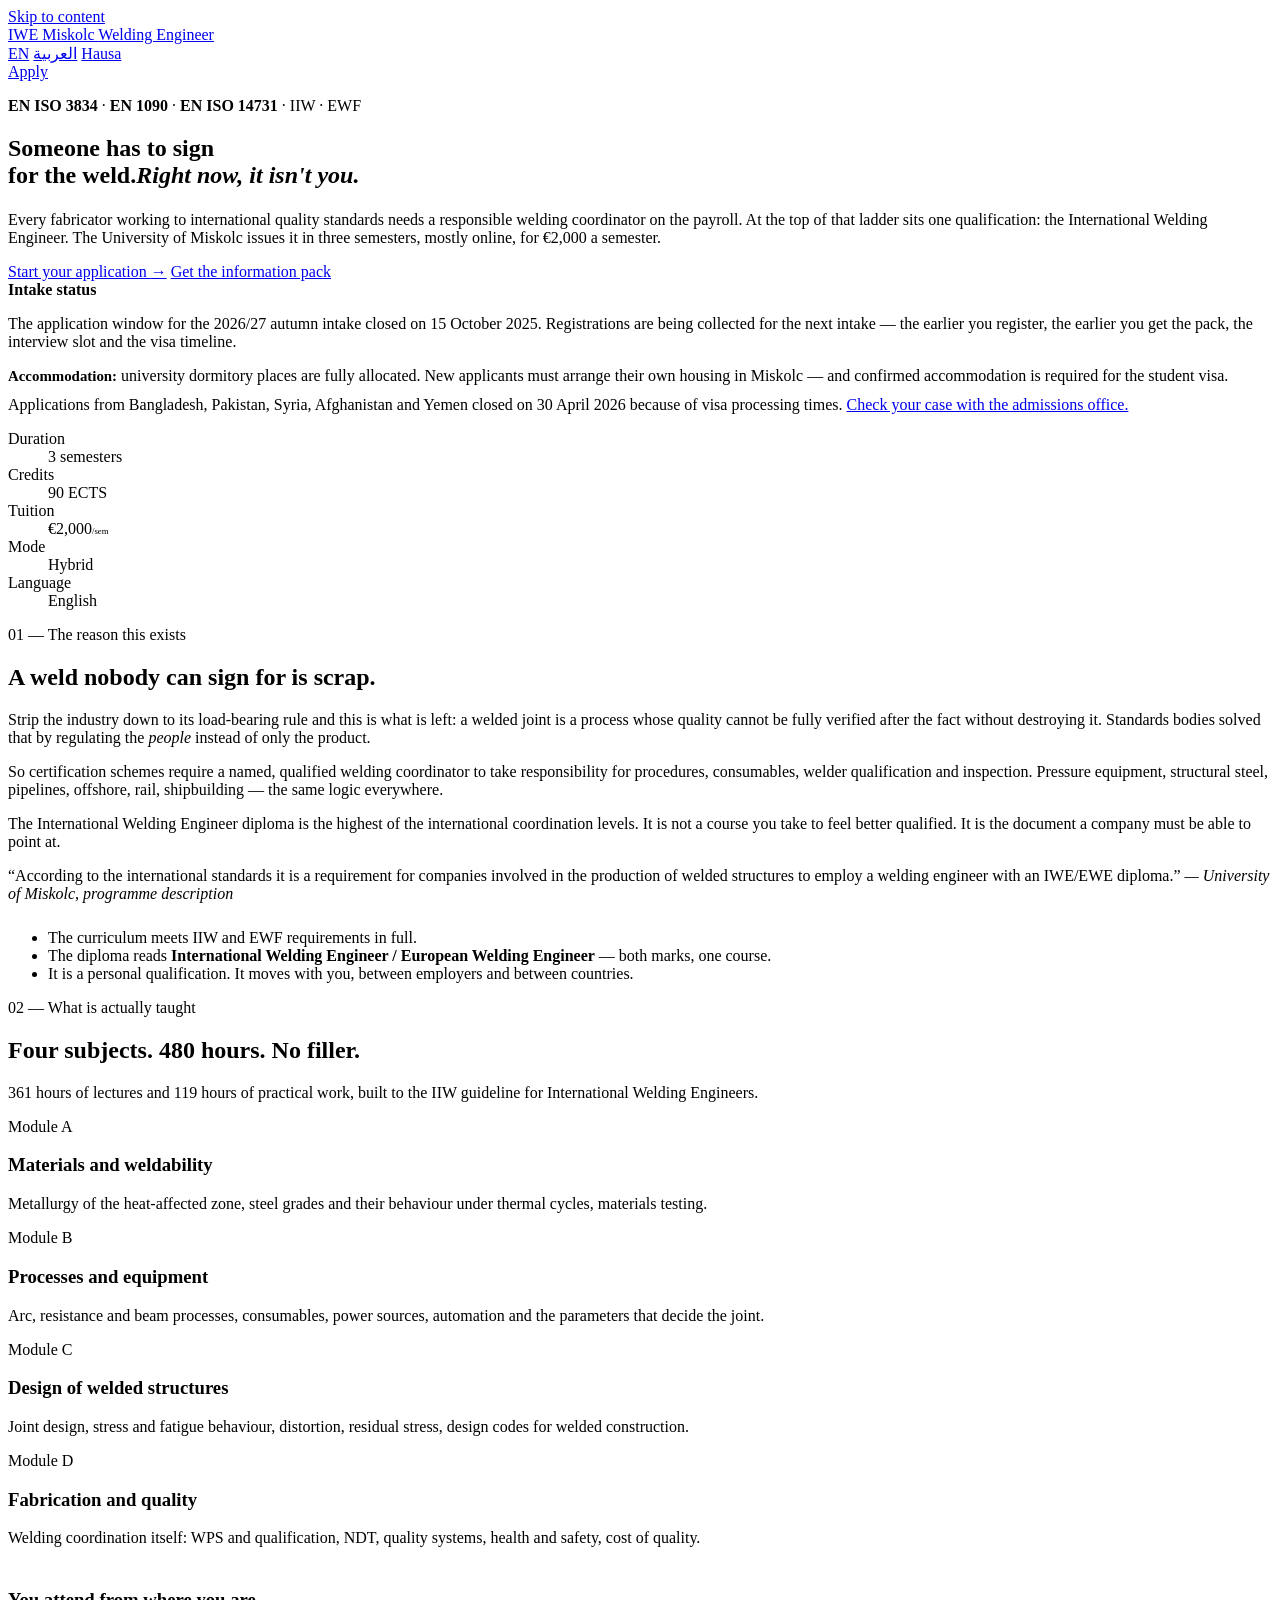
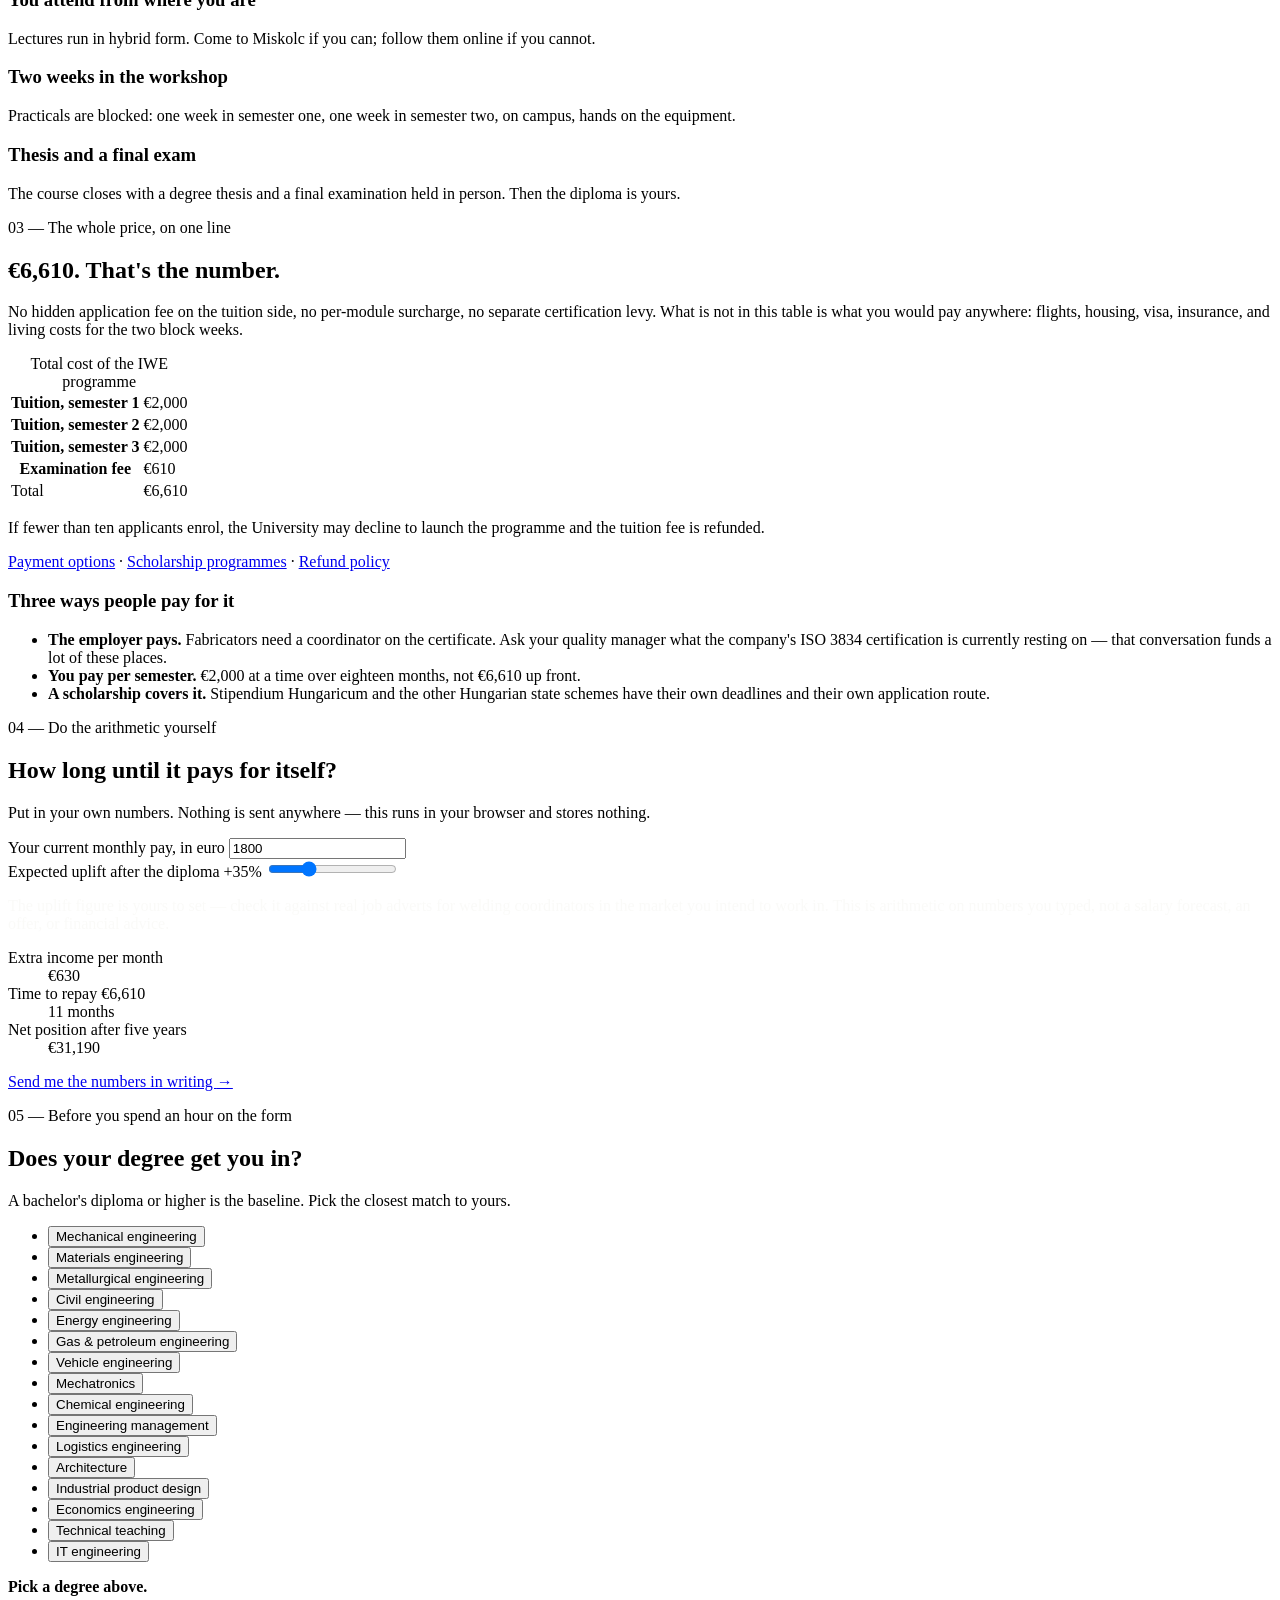
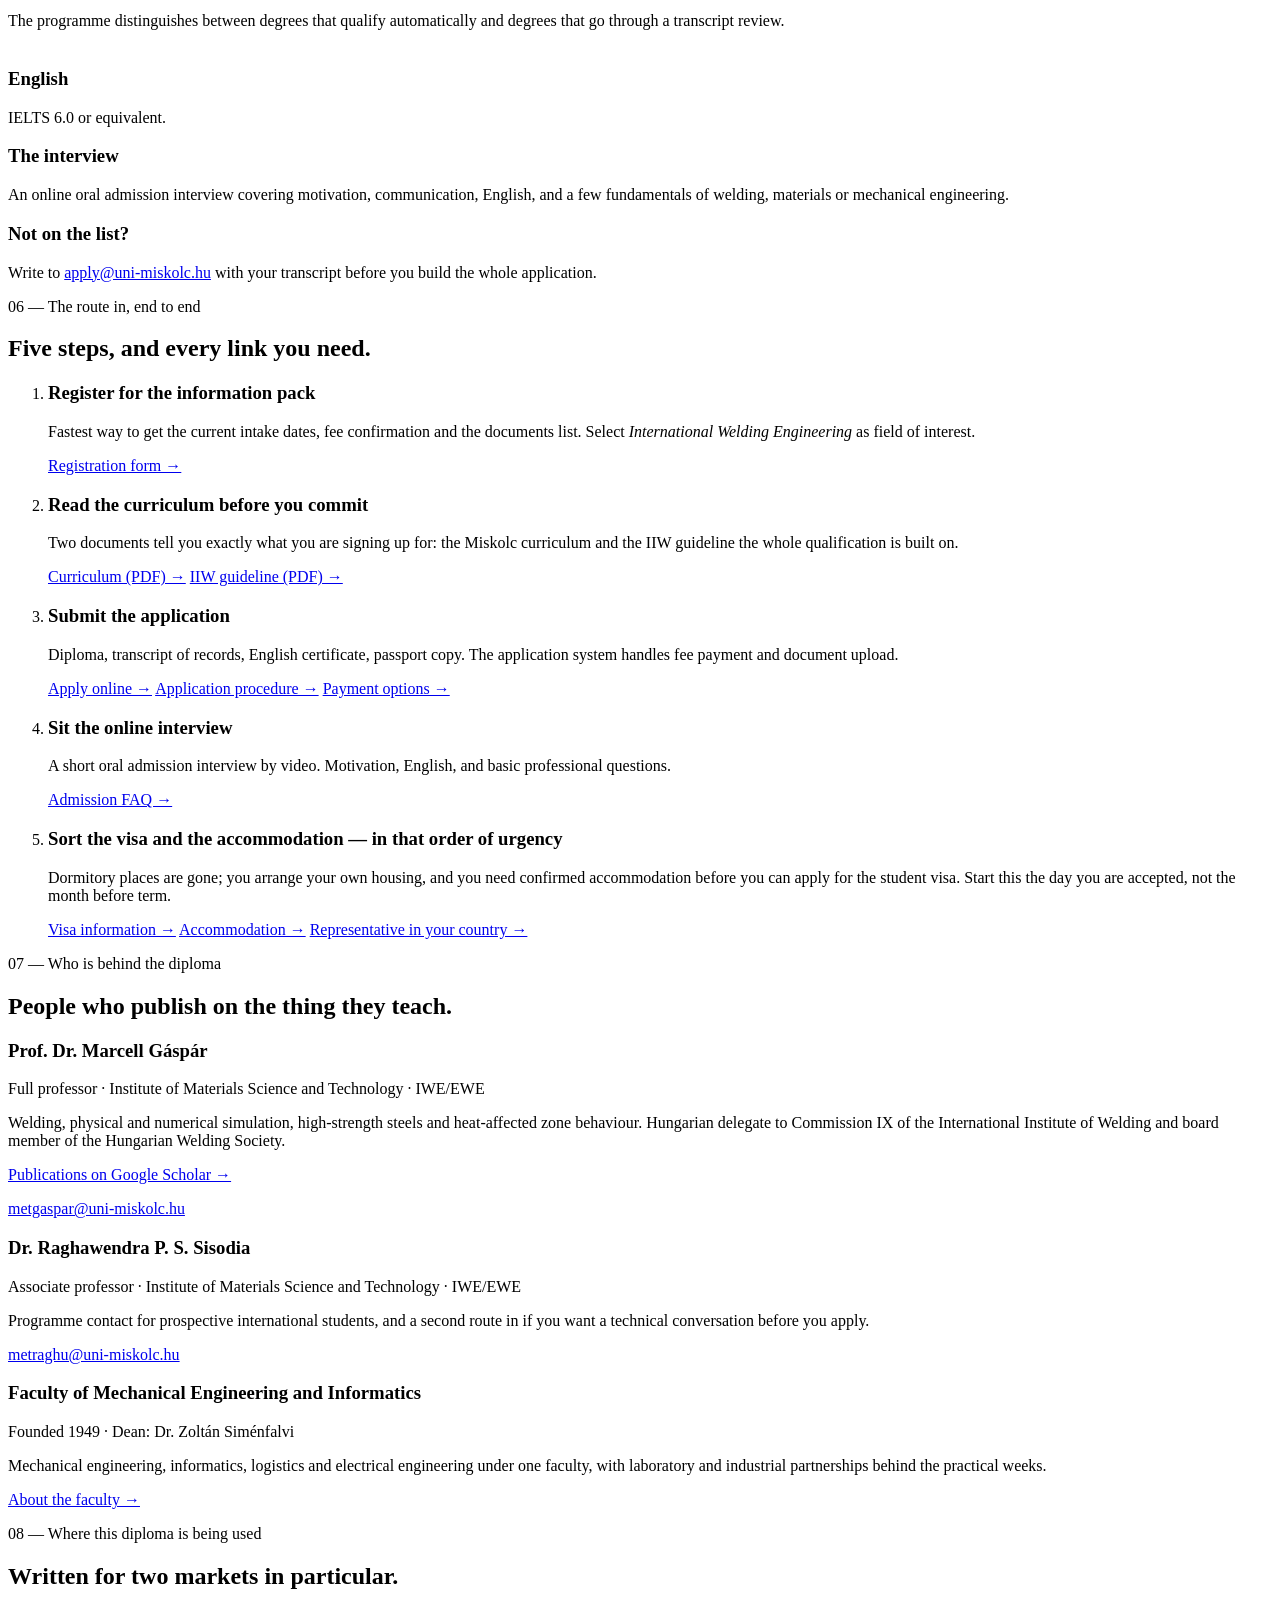
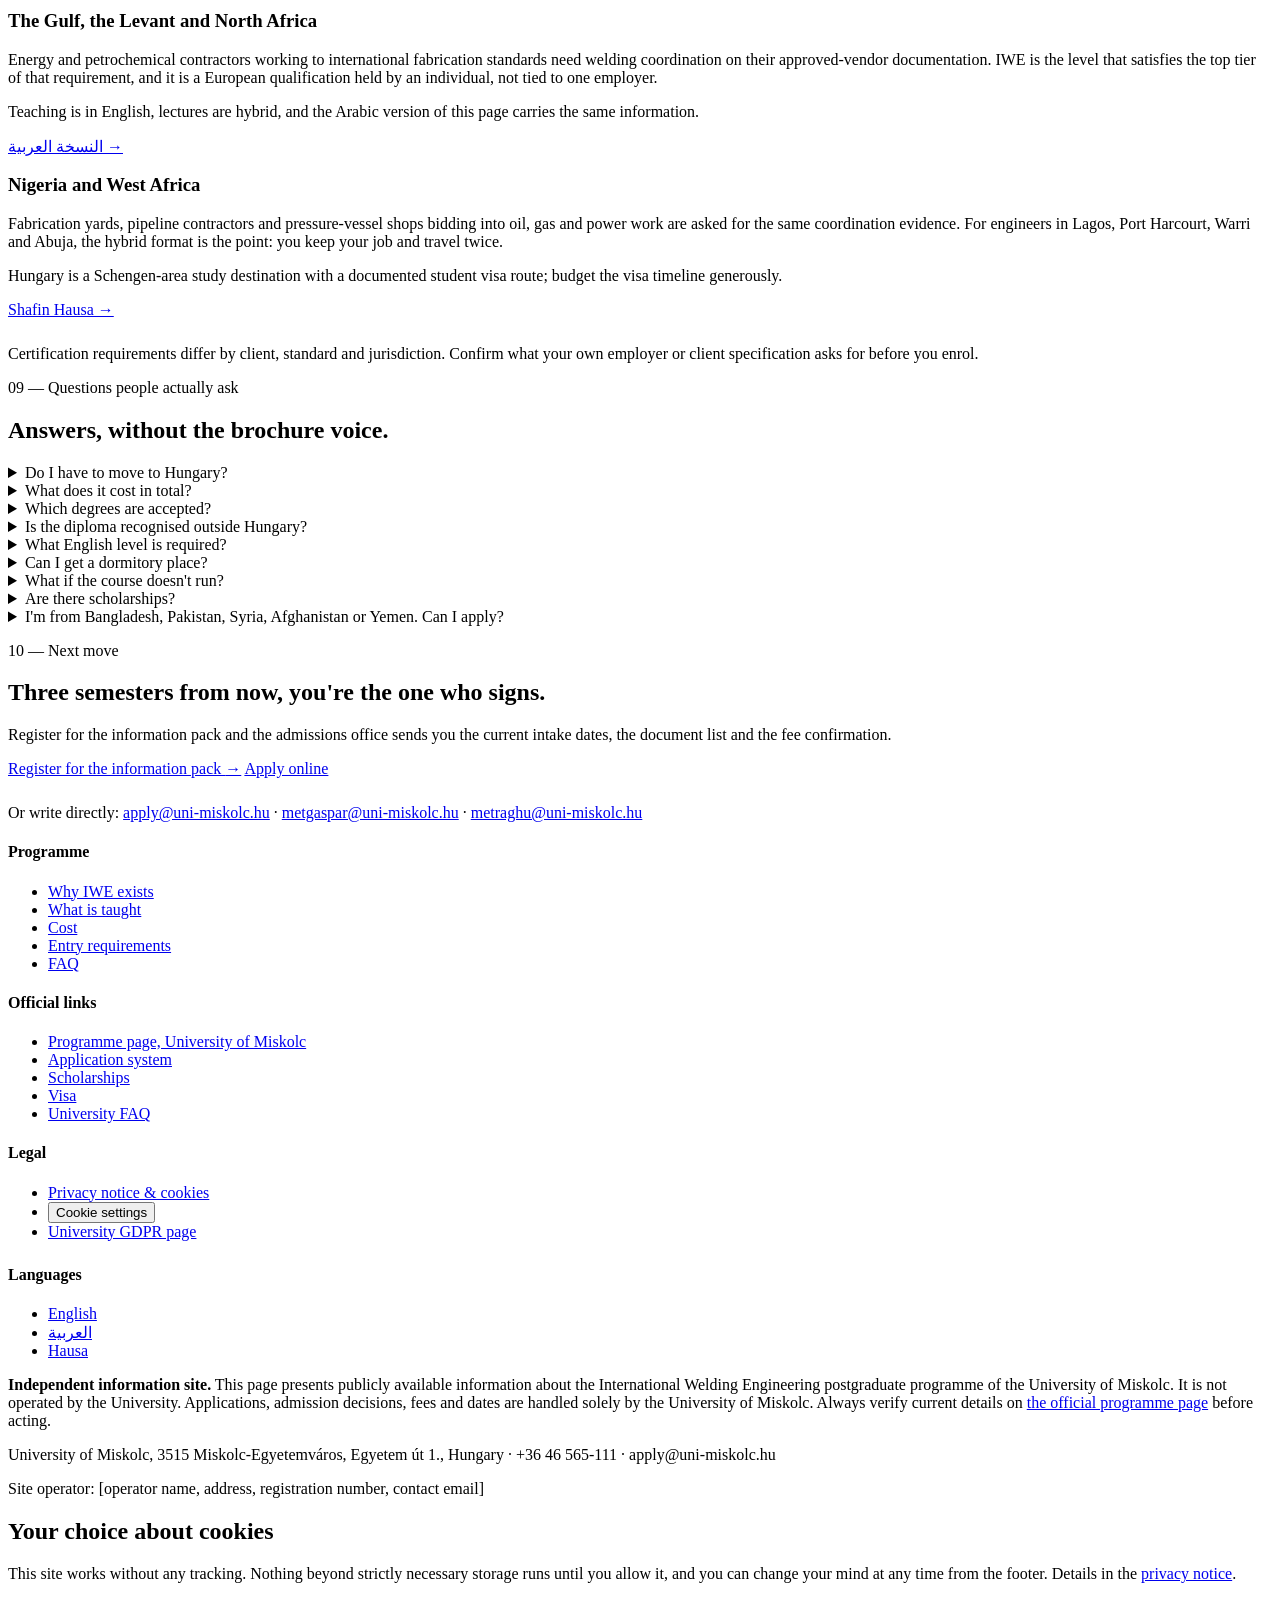
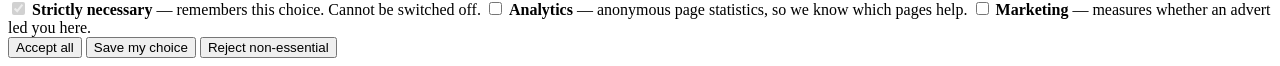
==== index.html @ cd9a9f9a "Add files via upload" ====
<!DOCTYPE html>
<html lang="en" dir="ltr">
<head>
<meta charset="utf-8">
<meta name="viewport" content="width=device-width, initial-scale=1">

<title>International Welding Engineer (IWE/EWE) — University of Miskolc, Hungary</title>
<meta name="description" content="IWE/EWE postgraduate diploma from the University of Miskolc. 3 semesters, 90 ECTS, hybrid, €2,000 per semester. IIW and EWF compliant. The qualification EN ISO 3834 and EN 1090 ask for.">
<meta name="robots" content="index, follow, max-snippet:-1, max-image-preview:large, max-video-preview:-1">
<link rel="canonical" href="https://YOUR-DOMAIN.tld/">

<!-- hreflang: every language points at every other, plus x-default -->
<link rel="alternate" hreflang="en" href="https://YOUR-DOMAIN.tld/">
<link rel="alternate" hreflang="ar" href="https://YOUR-DOMAIN.tld/ar/">
<link rel="alternate" hreflang="ha" href="https://YOUR-DOMAIN.tld/ha/">
<link rel="alternate" hreflang="x-default" href="https://YOUR-DOMAIN.tld/">

<meta property="og:type" content="website">
<meta property="og:locale" content="en">
<meta property="og:locale:alternate" content="ar">
<meta property="og:locale:alternate" content="ha">
<meta property="og:site_name" content="IWE Miskolc">
<meta property="og:title" content="International Welding Engineer (IWE/EWE) — University of Miskolc">
<meta property="og:description" content="The diploma that lets you sign for welded structures. 3 semesters, 90 ECTS, hybrid, €2,000 per semester, in Hungary.">
<meta property="og:url" content="https://YOUR-DOMAIN.tld/">
<meta property="og:image" content="https://YOUR-DOMAIN.tld/assets/og-en.jpg">
<meta name="twitter:card" content="summary_large_image">

<!-- Fonts. NOTE: served from Google's CDN. Self-host before go-live if you
     want a zero-third-party GDPR posture — see README.md. -->
<link rel="preconnect" href="https://fonts.googleapis.com">
<link rel="preconnect" href="https://fonts.gstatic.com" crossorigin>
<link href="https://fonts.googleapis.com/css2?family=Archivo:wdth,wght@100..125,400..700&family=IBM+Plex+Mono:wght@400;500&family=IBM+Plex+Sans:wght@400;500;600;700&display=swap" rel="stylesheet">
<link rel="stylesheet" href="assets/site.css">
<link rel="manifest" href="site.webmanifest">
<meta name="theme-color" content="#DCDAD5">

<!-- ===================== structured data (@graph) ===================== -->
<script type="application/ld+json">
{
  "@context": "https://schema.org",
  "@graph": [
    {
      "@type": "WebSite",
      "@id": "https://YOUR-DOMAIN.tld/#website",
      "url": "https://YOUR-DOMAIN.tld/",
      "name": "IWE Miskolc",
      "inLanguage": ["en", "ar", "ha"],
      "publisher": { "@id": "https://YOUR-DOMAIN.tld/#org" }
    },
    {
      "@type": "CollegeOrUniversity",
      "@id": "https://YOUR-DOMAIN.tld/#org",
      "name": "University of Miskolc",
      "alternateName": "Miskolci Egyetem",
      "url": "https://www.uni-miskolc.hu/en",
      "sameAs": [
        "https://www.wikidata.org/wiki/Q1145844",
        "https://en.wikipedia.org/wiki/University_of_Miskolc",
        "https://www.linkedin.com/school/university-of-miskolc/",
        "https://www.facebook.com/unimiskolc"
      ],
      "address": {
        "@type": "PostalAddress",
        "streetAddress": "Egyetem út 1., Miskolc-Egyetemváros",
        "postalCode": "3515",
        "addressLocality": "Miskolc",
        "addressCountry": "HU"
      },
      "telephone": "+36-46-565-111",
      "email": "apply@uni-miskolc.hu",
      "department": {
        "@type": "CollegeOrUniversity",
        "name": "Faculty of Mechanical Engineering and Informatics",
        "foundingDate": "1949"
      }
    },
    {
      "@type": "EducationalOccupationalProgram",
      "@id": "https://YOUR-DOMAIN.tld/#programme",
      "name": "International Welding Engineering — Postgraduate Specialist Training Course",
      "alternateName": ["IWE", "EWE", "International Welding Engineer", "European Welding Engineer"],
      "description": "A three-semester, 90-ECTS postgraduate specialist training course leading to the International Welding Engineer / European Welding Engineer diploma. The curriculum meets the requirements of the International Institute of Welding (IIW) and the European Welding Federation (EWF).",
      "url": "https://YOUR-DOMAIN.tld/",
      "provider": { "@id": "https://YOUR-DOMAIN.tld/#org" },
      "programType": "Postgraduate specialist training course",
      "educationalCredentialAwarded": "Diploma of International Welding Engineer / European Welding Engineer (IWE/EWE)",
      "occupationalCredentialAwarded": "IWE/EWE",
      "educationalProgramMode": "blended",
      "timeToComplete": "P18M",
      "numberOfCredits": { "@type": "StructuredValue", "value": 90, "unitText": "ECTS" },
      "inLanguage": "en",
      "applicationDeadline": "2025-10-15",
      "programPrerequisites": [
        "Bachelor diploma or higher in engineering",
        "English at IELTS 6.0 or equivalent",
        "Online oral admission interview"
      ],
      "occupationalCategory": {
        "@type": "CategoryCode",
        "codeValue": "2144",
        "name": "Mechanical engineer — welding coordination",
        "inCodeSet": "ISCO-08"
      },
      "offers": {
        "@type": "Offer",
        "category": "Tuition",
        "price": "2000",
        "priceCurrency": "EUR",
        "eligibleDuration": { "@type": "QuantitativeValue", "value": 1, "unitText": "semester" },
        "url": "https://apply.uni-miskolc.hu/courses/course/33-pg-international-welding-engineering--postgraduate-specialist-training-course"
      },
      "hasCourse": {
        "@type": "Course",
        "name": "International Welding Engineering",
        "description": "Materials science and weldability, welding processes and equipment, design of welded structures, manufacture and quality assurance of welded structures.",
        "provider": { "@id": "https://YOUR-DOMAIN.tld/#org" },
        "courseCode": "PG-IWE-33",
        "educationalCredentialAwarded": "IWE/EWE",
        "hasCourseInstance": {
          "@type": "CourseInstance",
          "courseMode": "blended",
          "courseWorkload": "PT480H",
          "location": {
            "@type": "Place",
            "name": "University of Miskolc, Miskolc-Egyetemváros",
            "address": { "@type": "PostalAddress", "addressLocality": "Miskolc", "addressCountry": "HU" }
          }
        }
      }
    },
    {
      "@type": "Person",
      "@id": "https://YOUR-DOMAIN.tld/#gaspar",
      "name": "Marcell Gáspár",
      "honorificPrefix": "Prof. Dr.",
      "jobTitle": "Full Professor, Institute of Materials Science and Technology",
      "affiliation": { "@id": "https://YOUR-DOMAIN.tld/#org" },
      "email": "metgaspar@uni-miskolc.hu",
      "knowsAbout": ["Welding", "Physical simulation", "Numerical simulation", "High strength steels", "Heat-affected zone"],
      "sameAs": [
        "https://scholar.google.com/citations?user=DULQJp4AAAAJ",
        "https://www.researchgate.net/profile/Marcell-Gaspar",
        "https://sciprofiles.com/profile/858750"
      ]
    },
    {
      "@type": "Person",
      "@id": "https://YOUR-DOMAIN.tld/#sisodia",
      "name": "Raghawendra P. S. Sisodia",
      "honorificPrefix": "Dr.",
      "jobTitle": "Associate Professor, Institute of Materials Science and Technology",
      "affiliation": { "@id": "https://YOUR-DOMAIN.tld/#org" },
      "email": "metraghu@uni-miskolc.hu"
    },
    {
      "@type": "FAQPage",
      "@id": "https://YOUR-DOMAIN.tld/#faq",
      "mainEntity": [
        {
          "@type": "Question",
          "name": "Do I have to move to Hungary for the IWE programme?",
          "acceptedAnswer": { "@type": "Answer", "text": "No. Lectures run in hybrid form — you can follow them online from anywhere. You must travel to Miskolc for two block weeks of practical classes (one in the first semester, one in the second) and for the final examination, which is held in person." }
        },
        {
          "@type": "Question",
          "name": "What does the IWE diploma at the University of Miskolc cost in total?",
          "acceptedAnswer": { "@type": "Answer", "text": "Tuition is EUR 2,000 per semester over three semesters, so EUR 6,000, plus a EUR 610 examination fee. Total EUR 6,610, excluding travel, accommodation and visa costs." }
        },
        {
          "@type": "Question",
          "name": "Which bachelor degrees are accepted for the IWE programme?",
          "acceptedAnswer": { "@type": "Answer", "text": "Mechanical, materials, metallurgical, civil and energy engineering degrees qualify automatically. Gas and petroleum, engineering management, architecture, industrial product design, vehicle, logistics, mechatronics, economics engineering, technical teaching, chemical and IT engineering degrees are accepted after a transcript review of preliminary competences." }
        },
        {
          "@type": "Question",
          "name": "Is the Miskolc IWE diploma recognised internationally?",
          "acceptedAnswer": { "@type": "Answer", "text": "Yes. The curriculum and syllabus meet the requirements of the International Institute of Welding (IIW) and the European Welding Federation (EWF), and the diploma is issued as International Welding Engineer / European Welding Engineer." }
        },
        {
          "@type": "Question",
          "name": "What English level do I need for the IWE programme?",
          "acceptedAnswer": { "@type": "Answer", "text": "IELTS 6.0 or an equivalent certificate. An online oral interview also assesses your motivation, communication and basic technical knowledge." }
        },
        {
          "@type": "Question",
          "name": "Is student accommodation available?",
          "acceptedAnswer": { "@type": "Answer", "text": "University dormitory places have been fully allocated. New applicants must arrange their own accommodation in Miskolc, and confirmed accommodation is required before applying for a student visa." }
        },
        {
          "@type": "Question",
          "name": "What happens if too few people apply?",
          "acceptedAnswer": { "@type": "Answer", "text": "The University reserves the right not to launch the programme with fewer than ten applicants. In that case the tuition fee is refunded to the applicant." }
        },
        {
          "@type": "Question",
          "name": "Why do employers require an International Welding Engineer?",
          "acceptedAnswer": { "@type": "Answer", "text": "International quality standards require companies producing welded structures to employ a welding coordinator with an IWE/EWE diploma. Without one, a fabricator cannot hold the certification that lets it bid for and sign off regulated welded work." }
        }
      ]
    },
    {
      "@type": "BreadcrumbList",
      "itemListElement": [
        { "@type": "ListItem", "position": 1, "name": "Home", "item": "https://YOUR-DOMAIN.tld/" },
        { "@type": "ListItem", "position": 2, "name": "International Welding Engineering", "item": "https://YOUR-DOMAIN.tld/#programme" }
      ]
    }
  ]
}
</script>
</head>

<body>
<a class="skip" href="#main">Skip to content</a>

<header class="topbar">
  <div class="wrap topbar__in">
    <a class="brand" href="index.html">IWE Miskolc <span>Welding Engineer</span></a>
    <nav class="langs" aria-label="Language">
      <a href="index.html" aria-current="true" lang="en" hreflang="en">EN</a>
      <a href="ar/index.html" lang="ar" hreflang="ar">العربية</a>
      <a href="ha/index.html" lang="ha" hreflang="ha">Hausa</a>
    </nav>
    <a class="btn btn--primary btn--sm" href="https://apply.uni-miskolc.hu/courses/course/33-pg-international-welding-engineering--postgraduate-specialist-training-course" rel="noopener">Apply</a>
  </div>
</header>

<main id="main">

<!-- ============================ HERO ============================ -->
<section class="hero">
  <div class="wrap">
    <div class="hero__grid">
      <div>
        <p class="eyebrow"><b>EN ISO 3834</b> · <b>EN 1090</b> · <b>EN ISO 14731</b> · IIW · EWF</p>
        <h1>Someone has to sign<br>for the weld.<em>Right now, it isn't you.</em></h1>
        <div class="seam seam--short" aria-hidden="true"></div>
        <p class="lede" style="margin-top:1.4rem">
          Every fabricator working to international quality standards needs a
          responsible welding coordinator on the payroll. At the top of that
          ladder sits one qualification: the International Welding Engineer.
          The University of Miskolc issues it in three semesters, mostly online,
          for €2,000 a semester.
        </p>
        <div class="actions">
          <a class="btn btn--primary" href="https://apply.uni-miskolc.hu/courses/course/33-pg-international-welding-engineering--postgraduate-specialist-training-course" rel="noopener">Start your application <span class="btn__arrow">→</span></a>
          <a class="btn btn--ghost" href="#register">Get the information pack</a>
        </div>
      </div>

      <aside class="hero__note">
        <!-- INTAKE STATUS — edit this block when the window reopens -->
        <strong>Intake status</strong>
        <p style="margin-bottom:.7rem">
          The application window for the 2026/27 autumn intake closed on
          15 October 2025. Registrations are being collected for the next
          intake — the earlier you register, the earlier you get the pack,
          the interview slot and the visa timeline.
        </p>
        <p style="margin-bottom:.7rem">
          <strong style="display:inline;font-size:.93rem">Accommodation:</strong>
          university dormitory places are fully allocated. New applicants must
          arrange their own housing in Miskolc — and confirmed accommodation is
          required for the student visa.
        </p>
        <p class="tiny" style="margin:0">
          Applications from Bangladesh, Pakistan, Syria, Afghanistan and Yemen
          closed on 30 April 2026 because of visa processing times.
          <a href="mailto:apply@uni-miskolc.hu">Check your case with the admissions office.</a>
        </p>
      </aside>
    </div>

    <dl class="strip">
      <div><dt>Duration</dt><dd>3 semesters</dd></div>
      <div><dt>Credits</dt><dd>90 ECTS</dd></div>
      <div><dt>Tuition</dt><dd>€2,000<span style="font-size:.55em">/sem</span></dd></div>
      <div><dt>Mode</dt><dd>Hybrid</dd></div>
      <div><dt>Language</dt><dd>English</dd></div>
    </dl>
  </div>
</section>

<!-- ============================ THE FACT ============================ -->
<section class="sec sec--paper" id="why">
  <div class="wrap">
    <div class="cols cols--2">
      <div>
        <p class="eyebrow">01 — The reason this exists</p>
        <h2>A weld nobody can sign for is scrap.</h2>
        <p>
          Strip the industry down to its load-bearing rule and this is what
          is left: a welded joint is a process whose quality cannot be fully
          verified after the fact without destroying it. Standards bodies
          solved that by regulating the <em>people</em> instead of only the
          product.
        </p>
        <p>
          So certification schemes require a named, qualified welding
          coordinator to take responsibility for procedures, consumables,
          welder qualification and inspection. Pressure equipment, structural
          steel, pipelines, offshore, rail, shipbuilding — the same logic
          everywhere.
        </p>
        <p>
          The International Welding Engineer diploma is the highest of the
          international coordination levels. It is not a course you take to
          feel better qualified. It is the document a company must be able to
          point at.
        </p>
      </div>
      <div>
        <div class="fact reveal">
          <q>According to the international standards it is a requirement for companies involved in the production of welded structures to employ a welding engineer with an IWE/EWE diploma.</q>
          <cite>— University of Miskolc, programme description</cite>
        </div>
        <div class="seam seam--wide" aria-hidden="true" style="margin:1.6rem 0"></div>
        <ul class="ticks">
          <li>The curriculum meets IIW and EWF requirements in full.</li>
          <li>The diploma reads <strong>International Welding Engineer / European Welding Engineer</strong> — both marks, one course.</li>
          <li>It is a personal qualification. It moves with you, between employers and between countries.</li>
        </ul>
      </div>
    </div>
  </div>
</section>

<!-- ============================ WHAT YOU LEARN ============================ -->
<section class="sec" id="programme">
  <div class="wrap">
    <div class="sec__head">
      <p class="eyebrow">02 — What is actually taught</p>
      <h2>Four subjects. 480 hours. No filler.</h2>
      <p class="lede">361 hours of lectures and 119 hours of practical work, built to the IIW guideline for International Welding Engineers.</p>
    </div>
    <div class="cols cols--4">
      <article class="card reveal">
        <span class="card__num">Module A</span>
        <h3>Materials and weldability</h3>
        <p>Metallurgy of the heat-affected zone, steel grades and their behaviour under thermal cycles, materials testing.</p>
      </article>
      <article class="card reveal">
        <span class="card__num">Module B</span>
        <h3>Processes and equipment</h3>
        <p>Arc, resistance and beam processes, consumables, power sources, automation and the parameters that decide the joint.</p>
      </article>
      <article class="card reveal">
        <span class="card__num">Module C</span>
        <h3>Design of welded structures</h3>
        <p>Joint design, stress and fatigue behaviour, distortion, residual stress, design codes for welded construction.</p>
      </article>
      <article class="card reveal">
        <span class="card__num">Module D</span>
        <h3>Fabrication and quality</h3>
        <p>Welding coordination itself: WPS and qualification, NDT, quality systems, health and safety, cost of quality.</p>
      </article>
    </div>

    <div class="seam seam--wide" aria-hidden="true" style="margin:2.6rem 0 2rem"></div>

    <div class="cols cols--3">
      <div>
        <h3>You attend from where you are</h3>
        <p>Lectures run in hybrid form. Come to Miskolc if you can; follow them online if you cannot.</p>
      </div>
      <div>
        <h3>Two weeks in the workshop</h3>
        <p>Practicals are blocked: one week in semester one, one week in semester two, on campus, hands on the equipment.</p>
      </div>
      <div>
        <h3>Thesis and a final exam</h3>
        <p>The course closes with a degree thesis and a final examination held in person. Then the diploma is yours.</p>
      </div>
    </div>
  </div>
</section>

<!-- ============================ MONEY ============================ -->
<section class="sec sec--paper" id="cost">
  <div class="wrap">
    <div class="cols cols--2">
      <div>
        <p class="eyebrow">03 — The whole price, on one line</p>
        <h2>€6,610. That's the number.</h2>
        <p>No hidden application fee on the tuition side, no per-module surcharge, no separate certification levy. What is not in this table is what you would pay anywhere: flights, housing, visa, insurance, and living costs for the two block weeks.</p>
        <table class="money">
          <caption class="sr-only">Total cost of the IWE programme</caption>
          <tbody>
            <tr><th scope="row">Tuition, semester 1</th><td>€2,000</td></tr>
            <tr><th scope="row">Tuition, semester 2</th><td>€2,000</td></tr>
            <tr><th scope="row">Tuition, semester 3</th><td>€2,000</td></tr>
            <tr><th scope="row">Examination fee</th><td>€610</td></tr>
            <tr class="total"><td>Total</td><td>€6,610</td></tr>
          </tbody>
        </table>
        <p class="tiny">If fewer than ten applicants enrol, the University may decline to launch the programme and the tuition fee is refunded.</p>
        <p><a href="https://www.uni-miskolc.hu/en/admission/payment-options/" rel="noopener">Payment options</a> · <a href="https://www.uni-miskolc.hu/en/admission/scholarship-programmes/" rel="noopener">Scholarship programmes</a> · <a href="https://www.uni-miskolc.hu/en/admission/refund-information/" rel="noopener">Refund policy</a></p>
      </div>
      <div>
        <h3>Three ways people pay for it</h3>
        <ul class="ticks">
          <li><strong>The employer pays.</strong> Fabricators need a coordinator on the certificate. Ask your quality manager what the company's ISO 3834 certification is currently resting on — that conversation funds a lot of these places.</li>
          <li><strong>You pay per semester.</strong> €2,000 at a time over eighteen months, not €6,610 up front.</li>
          <li><strong>A scholarship covers it.</strong> Stipendium Hungaricum and the other Hungarian state schemes have their own deadlines and their own application route.</li>
        </ul>
      </div>
    </div>
  </div>
</section>

<!-- ============================ CALCULATOR (signature) ============================ -->
<section class="sec sec--dark" id="payback">
  <div class="wrap">
    <div class="sec__head">
      <p class="eyebrow">04 — Do the arithmetic yourself</p>
      <h2>How long until it pays for itself?</h2>
      <p class="lede">Put in your own numbers. Nothing is sent anywhere — this runs in your browser and stores nothing.</p>
    </div>

    <div class="calc" id="calc" data-cost="6610" data-locale="en" data-months="months" data-never="—">
      <div class="calc__in">
        <div class="field">
          <label for="calc-salary">Your current monthly pay, in euro</label>
          <input type="number" id="calc-salary" value="1800" min="0" step="50" inputmode="numeric">
        </div>
        <div class="field">
          <label for="calc-uplift">Expected uplift after the diploma <span class="val" id="calc-uplift-val">+35%</span></label>
          <input type="range" id="calc-uplift" value="35" min="0" max="120" step="5">
        </div>
        <p class="tiny" style="color:rgba(247,246,243,.6)">
          The uplift figure is yours to set — check it against real job adverts
          for welding coordinators in the market you intend to work in. This is
          arithmetic on numbers you typed, not a salary forecast, an offer, or
          financial advice.
        </p>
      </div>
      <div class="calc__out">
        <dl class="readout">
          <dt>Extra income per month</dt>
          <dd id="out-gain">€630</dd>
          <dt>Time to repay €6,610</dt>
          <dd class="hero-num" id="out-months">11 months</dd>
          <dt>Net position after five years</dt>
          <dd id="out-five">€31,190</dd>
        </dl>
        <a class="btn btn--primary" href="#register">Send me the numbers in writing <span class="btn__arrow">→</span></a>
      </div>
    </div>
  </div>
</section>

<!-- ============================ QUALIFIER ============================ -->
<section class="sec" id="eligibility">
  <div class="wrap">
    <div class="sec__head">
      <p class="eyebrow">05 — Before you spend an hour on the form</p>
      <h2>Does your degree get you in?</h2>
      <p class="lede">A bachelor's diploma or higher is the baseline. Pick the closest match to yours.</p>
    </div>

    <ul class="chips" id="degree-chips">
      <li><button type="button" data-state="green" aria-pressed="false">Mechanical engineering</button></li>
      <li><button type="button" data-state="green" aria-pressed="false">Materials engineering</button></li>
      <li><button type="button" data-state="green" aria-pressed="false">Metallurgical engineering</button></li>
      <li><button type="button" data-state="green" aria-pressed="false">Civil engineering</button></li>
      <li><button type="button" data-state="green" aria-pressed="false">Energy engineering</button></li>
      <li><button type="button" data-state="amber" aria-pressed="false">Gas &amp; petroleum engineering</button></li>
      <li><button type="button" data-state="amber" aria-pressed="false">Vehicle engineering</button></li>
      <li><button type="button" data-state="amber" aria-pressed="false">Mechatronics</button></li>
      <li><button type="button" data-state="amber" aria-pressed="false">Chemical engineering</button></li>
      <li><button type="button" data-state="amber" aria-pressed="false">Engineering management</button></li>
      <li><button type="button" data-state="amber" aria-pressed="false">Logistics engineering</button></li>
      <li><button type="button" data-state="amber" aria-pressed="false">Architecture</button></li>
      <li><button type="button" data-state="amber" aria-pressed="false">Industrial product design</button></li>
      <li><button type="button" data-state="amber" aria-pressed="false">Economics engineering</button></li>
      <li><button type="button" data-state="amber" aria-pressed="false">Technical teaching</button></li>
      <li><button type="button" data-state="amber" aria-pressed="false">IT engineering</button></li>
    </ul>

    <div class="verdict" id="degree-verdict"
         data-title-green="Straight in."
         data-body-green="This degree meets the entry requirement automatically. You still need English at IELTS 6.0 or equivalent and the online oral interview."
         data-title-amber="In, after a transcript check."
         data-body-amber="Attach your transcript of records to the application. The faculty checks whether you hold the necessary preliminary competences before admitting you.">
      <strong>Pick a degree above.</strong>
      <p>The programme distinguishes between degrees that qualify automatically and degrees that go through a transcript review.</p>
    </div>

    <div class="cols cols--3" style="margin-top:2.4rem">
      <div><h3>English</h3><p>IELTS 6.0 or equivalent.</p></div>
      <div><h3>The interview</h3><p>An online oral admission interview covering motivation, communication, English, and a few fundamentals of welding, materials or mechanical engineering.</p></div>
      <div><h3>Not on the list?</h3><p>Write to <a href="mailto:apply@uni-miskolc.hu">apply@uni-miskolc.hu</a> with your transcript before you build the whole application.</p></div>
    </div>
  </div>
</section>

<!-- ============================ HOW TO APPLY ============================ -->
<section class="sec sec--paper" id="apply">
  <div class="wrap">
    <div class="sec__head">
      <p class="eyebrow">06 — The route in, end to end</p>
      <h2>Five steps, and every link you need.</h2>
    </div>
    <ol class="steps">
      <li>
        <div>
          <h3>Register for the information pack</h3>
          <p>Fastest way to get the current intake dates, fee confirmation and the documents list. Select <em>International Welding Engineering</em> as field of interest.</p>
          <p class="linkrow"><a href="https://www.uni-miskolc.hu/en/education/graduate-programmes/international-welding-engineering/#register" rel="noopener">Registration form →</a></p>
        </div>
      </li>
      <li>
        <div>
          <h3>Read the curriculum before you commit</h3>
          <p>Two documents tell you exactly what you are signing up for: the Miskolc curriculum and the IIW guideline the whole qualification is built on.</p>
          <p class="linkrow">
            <a href="https://www.uni-miskolc.hu/wp-content/uploads/2025/09/International_Welding_Engineer_Curriculum.pdf" rel="noopener">Curriculum (PDF) →</a>
            <a href="https://www.uni-miskolc.hu/wp-content/uploads/2025/09/IIW-Guideline-for-International-Welding-Engineers-Technologists-Specialists-and-Practitioners.pdf" rel="noopener">IIW guideline (PDF) →</a>
          </p>
        </div>
      </li>
      <li>
        <div>
          <h3>Submit the application</h3>
          <p>Diploma, transcript of records, English certificate, passport copy. The application system handles fee payment and document upload.</p>
          <p class="linkrow">
            <a href="https://apply.uni-miskolc.hu/courses/course/33-pg-international-welding-engineering--postgraduate-specialist-training-course" rel="noopener">Apply online →</a>
            <a href="https://www.uni-miskolc.hu/en/admission/application-procedure/" rel="noopener">Application procedure →</a>
            <a href="https://www.uni-miskolc.hu/en/admission/payment-options/" rel="noopener">Payment options →</a>
          </p>
        </div>
      </li>
      <li>
        <div>
          <h3>Sit the online interview</h3>
          <p>A short oral admission interview by video. Motivation, English, and basic professional questions.</p>
          <p class="linkrow"><a href="https://www.uni-miskolc.hu/en/admission/faq/application-and-admission/" rel="noopener">Admission FAQ →</a></p>
        </div>
      </li>
      <li>
        <div>
          <h3>Sort the visa and the accommodation — in that order of urgency</h3>
          <p>Dormitory places are gone; you arrange your own housing, and you need confirmed accommodation before you can apply for the student visa. Start this the day you are accepted, not the month before term.</p>
          <p class="linkrow">
            <a href="https://www.uni-miskolc.hu/en/admission/visa/" rel="noopener">Visa information →</a>
            <a href="https://www.uni-miskolc.hu/en/admission/accommodation-information-for-prospective-students/" rel="noopener">Accommodation →</a>
            <a href="https://www.uni-miskolc.hu/en/admission/country-representatives/" rel="noopener">Representative in your country →</a>
          </p>
        </div>
      </li>
    </ol>
  </div>
</section>

<!-- ============================ WHO TEACHES ============================ -->
<section class="sec" id="faculty">
  <div class="wrap">
    <div class="sec__head">
      <p class="eyebrow">07 — Who is behind the diploma</p>
      <h2>People who publish on the thing they teach.</h2>
    </div>
    <div class="cols cols--3">
      <div class="person reveal">
        <h3>Prof. Dr. Marcell Gáspár</h3>
        <p class="role">Full professor · Institute of Materials Science and Technology · IWE/EWE</p>
        <p>Welding, physical and numerical simulation, high-strength steels and heat-affected zone behaviour. Hungarian delegate to Commission IX of the International Institute of Welding and board member of the Hungarian Welding Society.</p>
        <p class="linkrow"><a href="https://scholar.google.com/citations?user=DULQJp4AAAAJ" rel="noopener">Publications on Google Scholar →</a></p>
        <p class="linkrow"><a href="mailto:metgaspar@uni-miskolc.hu">metgaspar@uni-miskolc.hu</a></p>
      </div>
      <div class="person reveal">
        <h3>Dr. Raghawendra P. S. Sisodia</h3>
        <p class="role">Associate professor · Institute of Materials Science and Technology · IWE/EWE</p>
        <p>Programme contact for prospective international students, and a second route in if you want a technical conversation before you apply.</p>
        <p class="linkrow"><a href="mailto:metraghu@uni-miskolc.hu">metraghu@uni-miskolc.hu</a></p>
      </div>
      <div class="person reveal">
        <h3>Faculty of Mechanical Engineering and Informatics</h3>
        <p class="role">Founded 1949 · Dean: Dr. Zoltán Siménfalvi</p>
        <p>Mechanical engineering, informatics, logistics and electrical engineering under one faculty, with laboratory and industrial partnerships behind the practical weeks.</p>
        <p class="linkrow"><a href="https://www.uni-miskolc.hu/en/university/organisations/faculties/" rel="noopener">About the faculty →</a></p>
      </div>
    </div>
  </div>
</section>

<!-- ============================ REGIONS (GEO) ============================ -->
<section class="sec sec--paper" id="regions">
  <div class="wrap">
    <div class="sec__head">
      <p class="eyebrow">08 — Where this diploma is being used</p>
      <h2>Written for two markets in particular.</h2>
    </div>
    <div class="cols cols--2">
      <article class="card">
        <h3>The Gulf, the Levant and North Africa</h3>
        <p>Energy and petrochemical contractors working to international fabrication standards need welding coordination on their approved-vendor documentation. IWE is the level that satisfies the top tier of that requirement, and it is a European qualification held by an individual, not tied to one employer.</p>
        <p>Teaching is in English, lectures are hybrid, and the Arabic version of this page carries the same information.</p>
        <p class="linkrow"><a href="ar/index.html" hreflang="ar" lang="ar">النسخة العربية →</a></p>
      </article>
      <article class="card">
        <h3>Nigeria and West Africa</h3>
        <p>Fabrication yards, pipeline contractors and pressure-vessel shops bidding into oil, gas and power work are asked for the same coordination evidence. For engineers in Lagos, Port Harcourt, Warri and Abuja, the hybrid format is the point: you keep your job and travel twice.</p>
        <p>Hungary is a Schengen-area study destination with a documented student visa route; budget the visa timeline generously.</p>
        <p class="linkrow"><a href="ha/index.html" hreflang="ha" lang="ha">Shafin Hausa →</a></p>
      </article>
    </div>
    <p class="tiny" style="margin-top:1.6rem">Certification requirements differ by client, standard and jurisdiction. Confirm what your own employer or client specification asks for before you enrol.</p>
  </div>
</section>

<!-- ============================ FAQ ============================ -->
<section class="sec" id="faq">
  <div class="wrap">
    <div class="sec__head">
      <p class="eyebrow">09 — Questions people actually ask</p>
      <h2>Answers, without the brochure voice.</h2>
    </div>
    <div class="faq">
      <details>
        <summary>Do I have to move to Hungary?</summary>
        <div><p>No. Lectures run in hybrid form and can be followed online from anywhere. You must be in Miskolc for two block weeks of practical classes — one in semester one, one in semester two — and for the final examination, which is held in person.</p></div>
      </details>
      <details>
        <summary>What does it cost in total?</summary>
        <div><p>€2,000 per semester for three semesters, plus a €610 examination fee: €6,610. Travel, accommodation, insurance and visa costs are separate and depend on where you are coming from.</p></div>
      </details>
      <details>
        <summary>Which degrees are accepted?</summary>
        <div><p>Mechanical, materials, metallurgical, civil and energy engineering degrees qualify automatically. Gas and petroleum, engineering management, architecture, industrial product design, vehicle, logistics, mechatronics, economics engineering, technical teaching, chemical and IT engineering degrees are accepted after the faculty reviews your transcript for preliminary competences.</p></div>
      </details>
      <details>
        <summary>Is the diploma recognised outside Hungary?</summary>
        <div><p>The curriculum and syllabus meet the requirements of the International Institute of Welding and the European Welding Federation, and the award is issued as International Welding Engineer / European Welding Engineer. Recognition of a personal qualification by a specific client or national body is still their decision — check your target market's rules.</p></div>
      </details>
      <details>
        <summary>What English level is required?</summary>
        <div><p>IELTS 6.0 or an equivalent certificate, plus the online oral interview, which also tests whether you can hold a technical conversation in English.</p></div>
      </details>
      <details>
        <summary>Can I get a dormitory place?</summary>
        <div><p>Not currently — dormitory places have been fully allocated, and new applications are accepted only from applicants who arrange their own accommodation. Confirmed accommodation is a required part of the student visa application, so treat it as a blocking step.</p></div>
      </details>
      <details>
        <summary>What if the course doesn't run?</summary>
        <div><p>The University reserves the right not to launch the programme with fewer than ten applicants. In that case the tuition fee is refunded to the applicant.</p></div>
      </details>
      <details>
        <summary>Are there scholarships?</summary>
        <div><p>The University lists several Hungarian state schemes, including Stipendium Hungaricum. Each has its own eligibility rules, deadlines and application route, separate from the university application. <a href="https://www.uni-miskolc.hu/en/admission/scholarship-programmes/" rel="noopener">See the scholarship programmes.</a></p></div>
      </details>
      <details>
        <summary>I'm from Bangladesh, Pakistan, Syria, Afghanistan or Yemen. Can I apply?</summary>
        <div><p>The University closed applications from those countries as of 30 April 2026 because of expected visa processing times. If your situation has changed, or you hold residency elsewhere, ask the admissions office directly at <a href="mailto:apply@uni-miskolc.hu">apply@uni-miskolc.hu</a> rather than assuming either way.</p></div>
      </details>
    </div>
  </div>
</section>

<!-- ============================ FINAL CTA ============================ -->
<section class="sec sec--dark cta" id="register">
  <div class="wrap">
    <p class="eyebrow" style="justify-content:center">10 — Next move</p>
    <h2>Three semesters from now, you're the one who signs.</h2>
    <p class="lede" style="margin-inline:auto">Register for the information pack and the admissions office sends you the current intake dates, the document list and the fee confirmation.</p>
    <div class="actions">
      <a class="btn btn--primary" href="https://www.uni-miskolc.hu/en/education/graduate-programmes/international-welding-engineering/#register" rel="noopener">Register for the information pack <span class="btn__arrow">→</span></a>
      <a class="btn btn--light" href="https://apply.uni-miskolc.hu/courses/course/33-pg-international-welding-engineering--postgraduate-specialist-training-course" rel="noopener">Apply online</a>
    </div>
    <p class="tiny" style="margin-top:1.6rem">
      Or write directly: <a href="mailto:apply@uni-miskolc.hu">apply@uni-miskolc.hu</a> ·
      <a href="mailto:metgaspar@uni-miskolc.hu">metgaspar@uni-miskolc.hu</a> ·
      <a href="mailto:metraghu@uni-miskolc.hu">metraghu@uni-miskolc.hu</a>
    </p>
  </div>
</section>

</main>

<!-- ============================ FOOTER ============================ -->
<footer class="foot">
  <div class="wrap">
    <div class="foot__grid">
      <div>
        <h4>Programme</h4>
        <ul>
          <li><a href="#why">Why IWE exists</a></li>
          <li><a href="#programme">What is taught</a></li>
          <li><a href="#cost">Cost</a></li>
          <li><a href="#eligibility">Entry requirements</a></li>
          <li><a href="#faq">FAQ</a></li>
        </ul>
      </div>
      <div>
        <h4>Official links</h4>
        <ul>
          <li><a href="https://www.uni-miskolc.hu/en/education/graduate-programmes/international-welding-engineering/" rel="noopener">Programme page, University of Miskolc</a></li>
          <li><a href="https://apply.uni-miskolc.hu/courses/course/33-pg-international-welding-engineering--postgraduate-specialist-training-course" rel="noopener">Application system</a></li>
          <li><a href="https://www.uni-miskolc.hu/en/admission/scholarship-programmes/" rel="noopener">Scholarships</a></li>
          <li><a href="https://www.uni-miskolc.hu/en/admission/visa/" rel="noopener">Visa</a></li>
          <li><a href="https://www.uni-miskolc.hu/en/admission/faq/" rel="noopener">University FAQ</a></li>
        </ul>
      </div>
      <div>
        <h4>Legal</h4>
        <ul>
          <li><a href="privacy.html">Privacy notice &amp; cookies</a></li>
          <li><button type="button" class="prefs-link" data-open-consent>Cookie settings</button></li>
          <li><a href="https://www.uni-miskolc.hu/en/university/data-of-public-interest/gdpr/" rel="noopener">University GDPR page</a></li>
        </ul>
        <h4 style="margin-top:1.6rem">Languages</h4>
        <ul>
          <li><a href="index.html" hreflang="en">English</a></li>
          <li><a href="ar/index.html" hreflang="ar" lang="ar">العربية</a></li>
          <li><a href="ha/index.html" hreflang="ha" lang="ha">Hausa</a></li>
        </ul>
      </div>
    </div>
    <div class="foot__legal">
      <p><strong>Independent information site.</strong> This page presents publicly available information about the International Welding Engineering postgraduate programme of the University of Miskolc. It is not operated by the University. Applications, admission decisions, fees and dates are handled solely by the University of Miskolc. Always verify current details on <a href="https://www.uni-miskolc.hu/en/education/graduate-programmes/international-welding-engineering/" rel="noopener">the official programme page</a> before acting.</p>
      <p>University of Miskolc, 3515 Miskolc-Egyetemváros, Egyetem út 1., Hungary · +36 46 565-111 · apply@uni-miskolc.hu</p>
      <p>Site operator: <span data-operator>[operator name, address, registration number, contact email]</span></p>
    </div>
  </div>
</footer>

<!-- ============================ GDPR CONSENT ============================ -->
<section class="consent" id="consent" data-open="false" role="dialog" aria-live="polite" aria-labelledby="consent-h">
  <div class="wrap">
    <h2 id="consent-h">Your choice about cookies</h2>
    <p>This site works without any tracking. Nothing beyond strictly necessary storage runs until you allow it, and you can change your mind at any time from the footer. Details in the <a href="privacy.html">privacy notice</a>.</p>
    <div class="consent__opts">
      <label><input type="checkbox" checked disabled> <span><strong>Strictly necessary</strong> — remembers this choice. Cannot be switched off.</span></label>
      <label><input type="checkbox" id="consent-analytics"> <span><strong>Analytics</strong> — anonymous page statistics, so we know which pages help.</span></label>
      <label><input type="checkbox" id="consent-marketing"> <span><strong>Marketing</strong> — measures whether an advert led you here.</span></label>
    </div>
    <div class="consent__btns">
      <button class="btn btn--primary btn--sm" id="consent-all" type="button">Accept all</button>
      <button class="btn btn--light btn--sm" id="consent-save" type="button">Save my choice</button>
      <button class="btn btn--light btn--sm" id="consent-none" type="button">Reject non-essential</button>
    </div>
  </div>
</section>

<!-- Consent-gated tags go here. Anything inside a template element stays inert
     until the matching category is granted. Drop your own tag in below. -->
<template data-consent="analytics">
  <!-- <script defer src="https://your-analytics.example/script.js" data-domain="YOUR-DOMAIN.tld"></script> -->
</template>
<template data-consent="marketing">
  <!-- marketing pixel goes here -->
</template>

<script src="assets/site.js" defer></script>
</body>
</html>
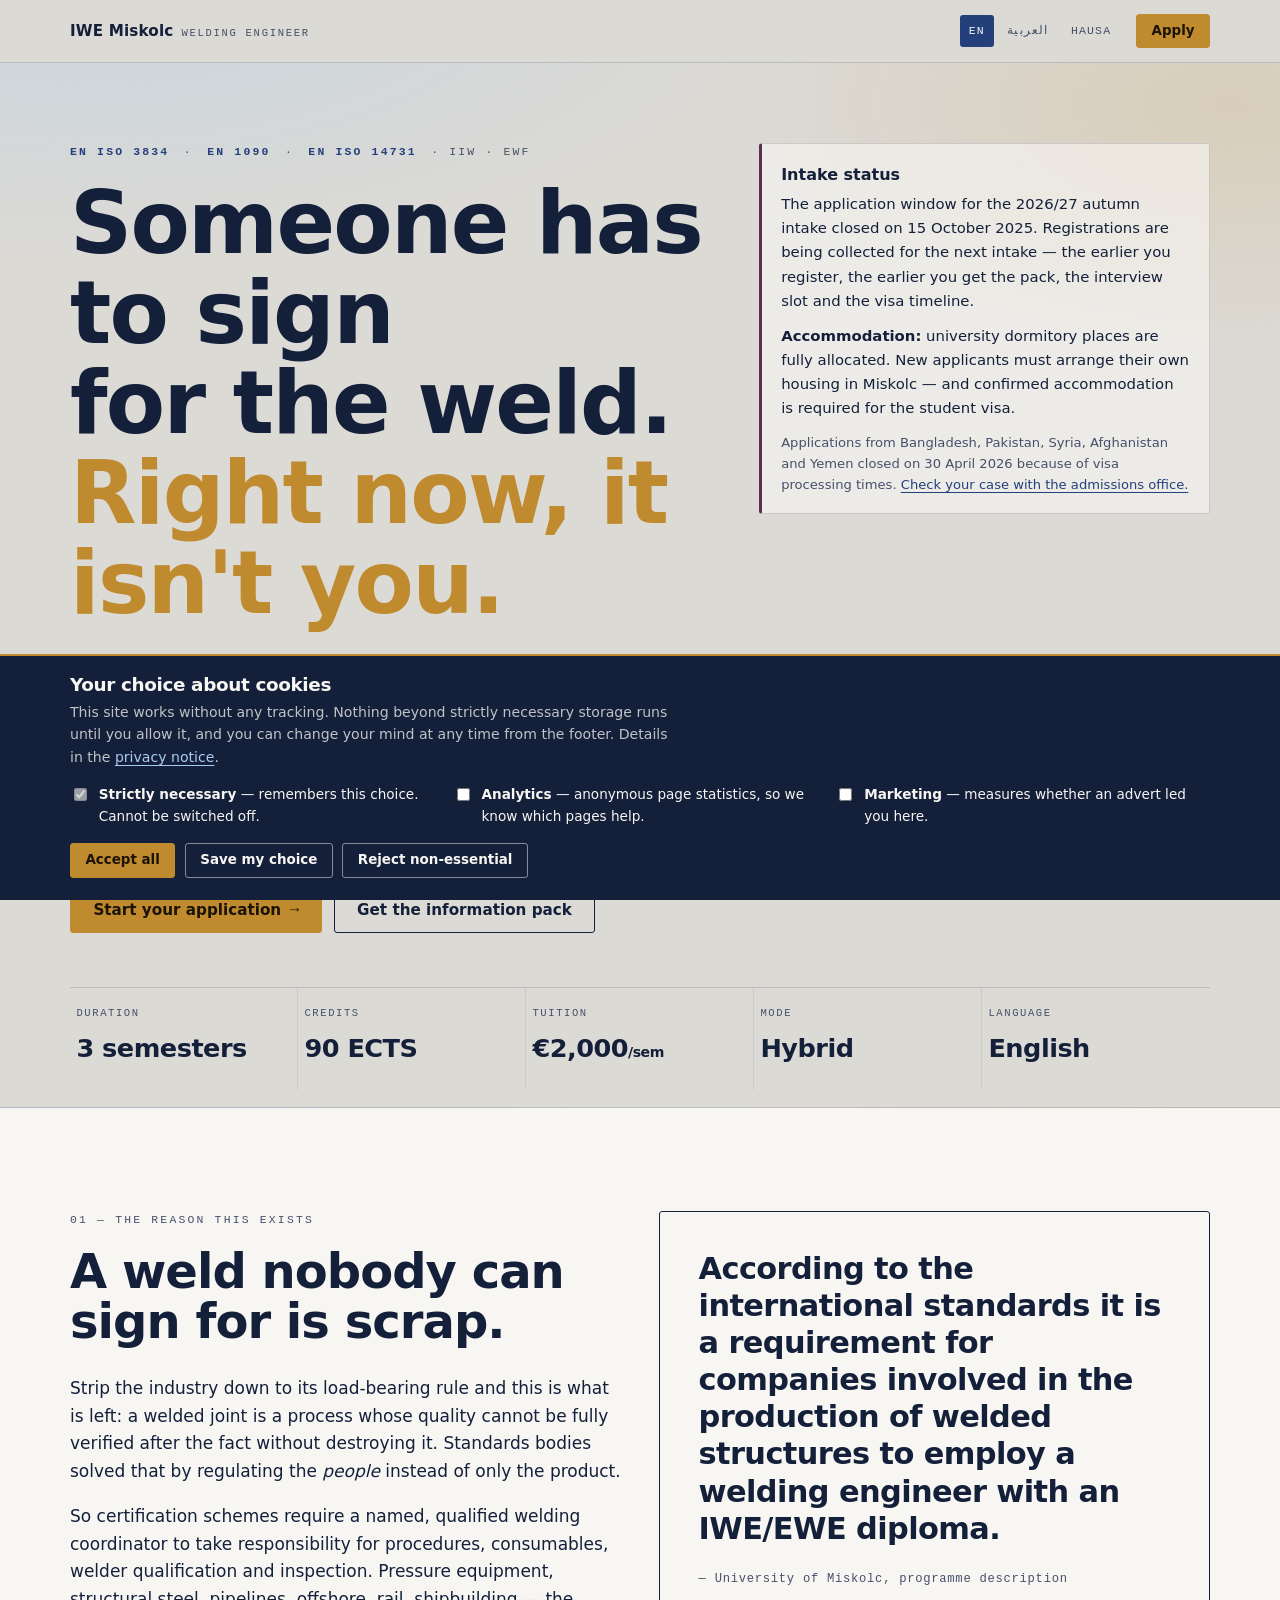
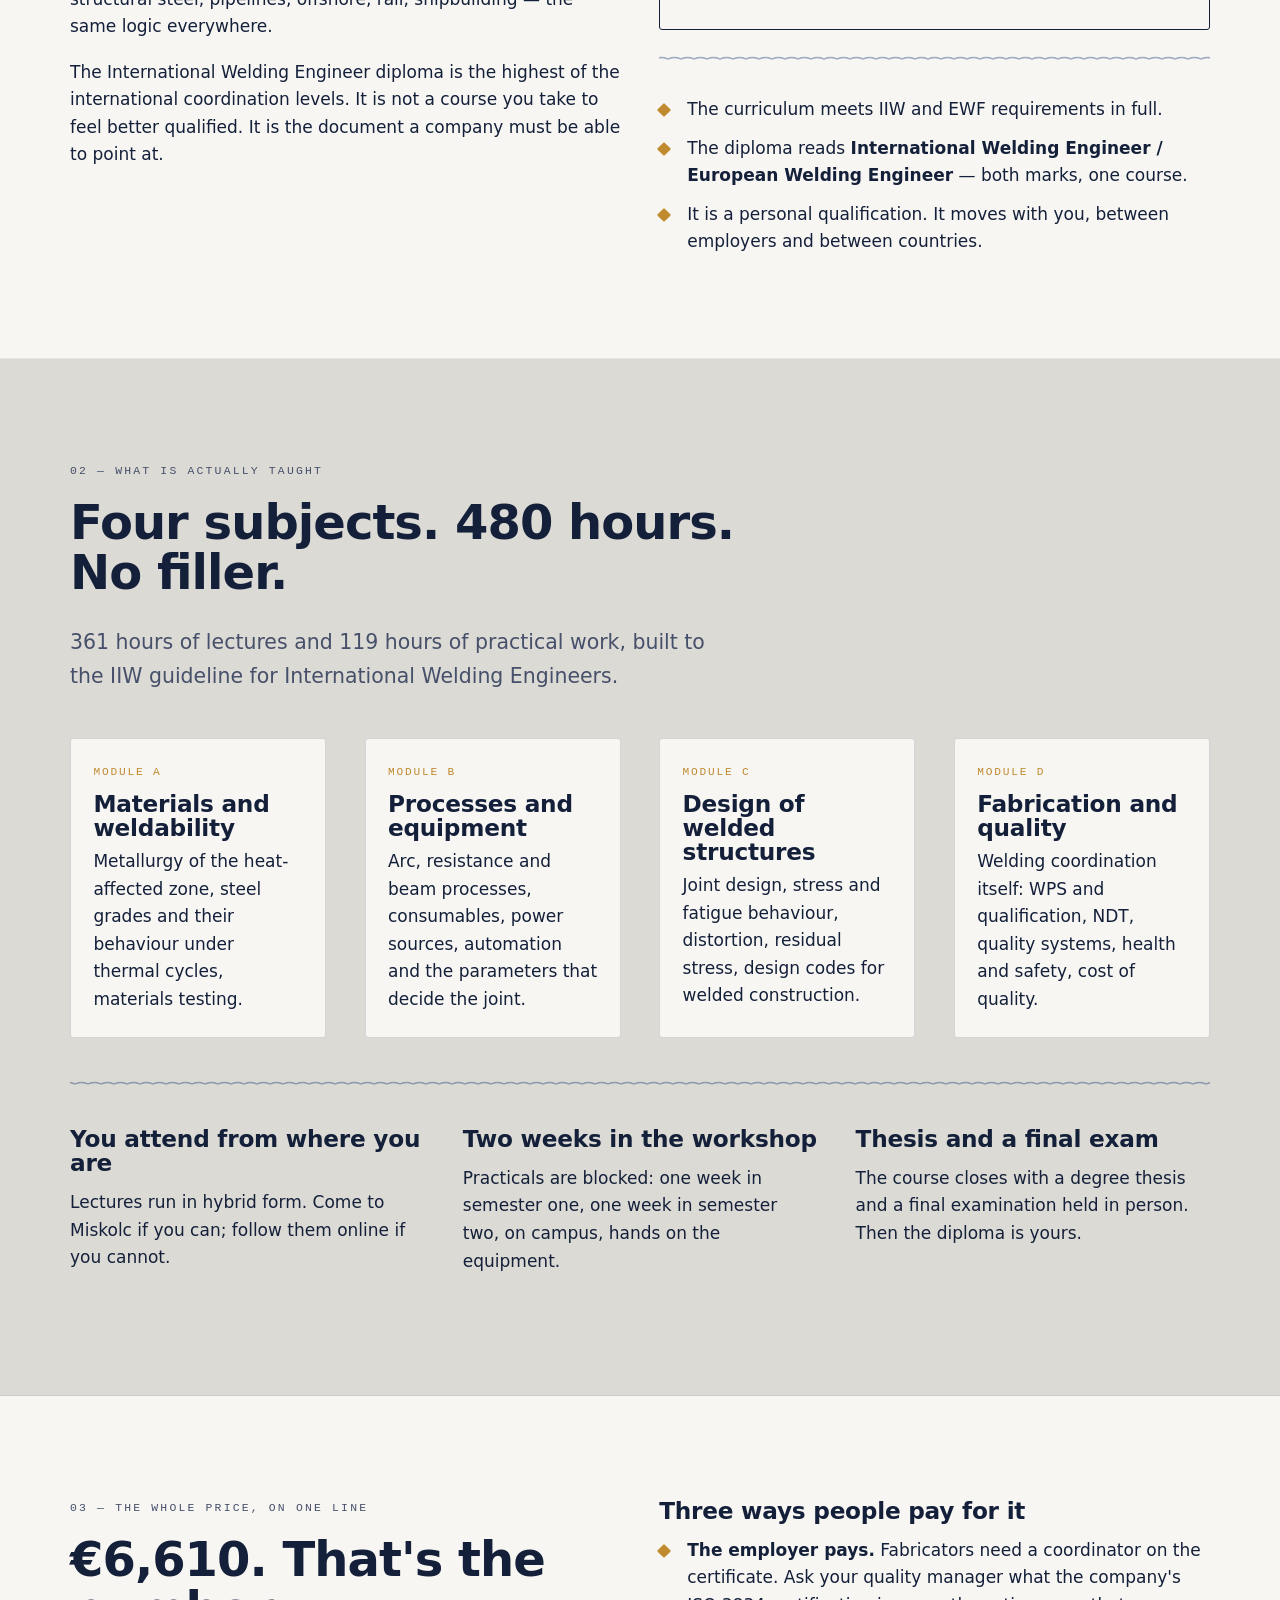
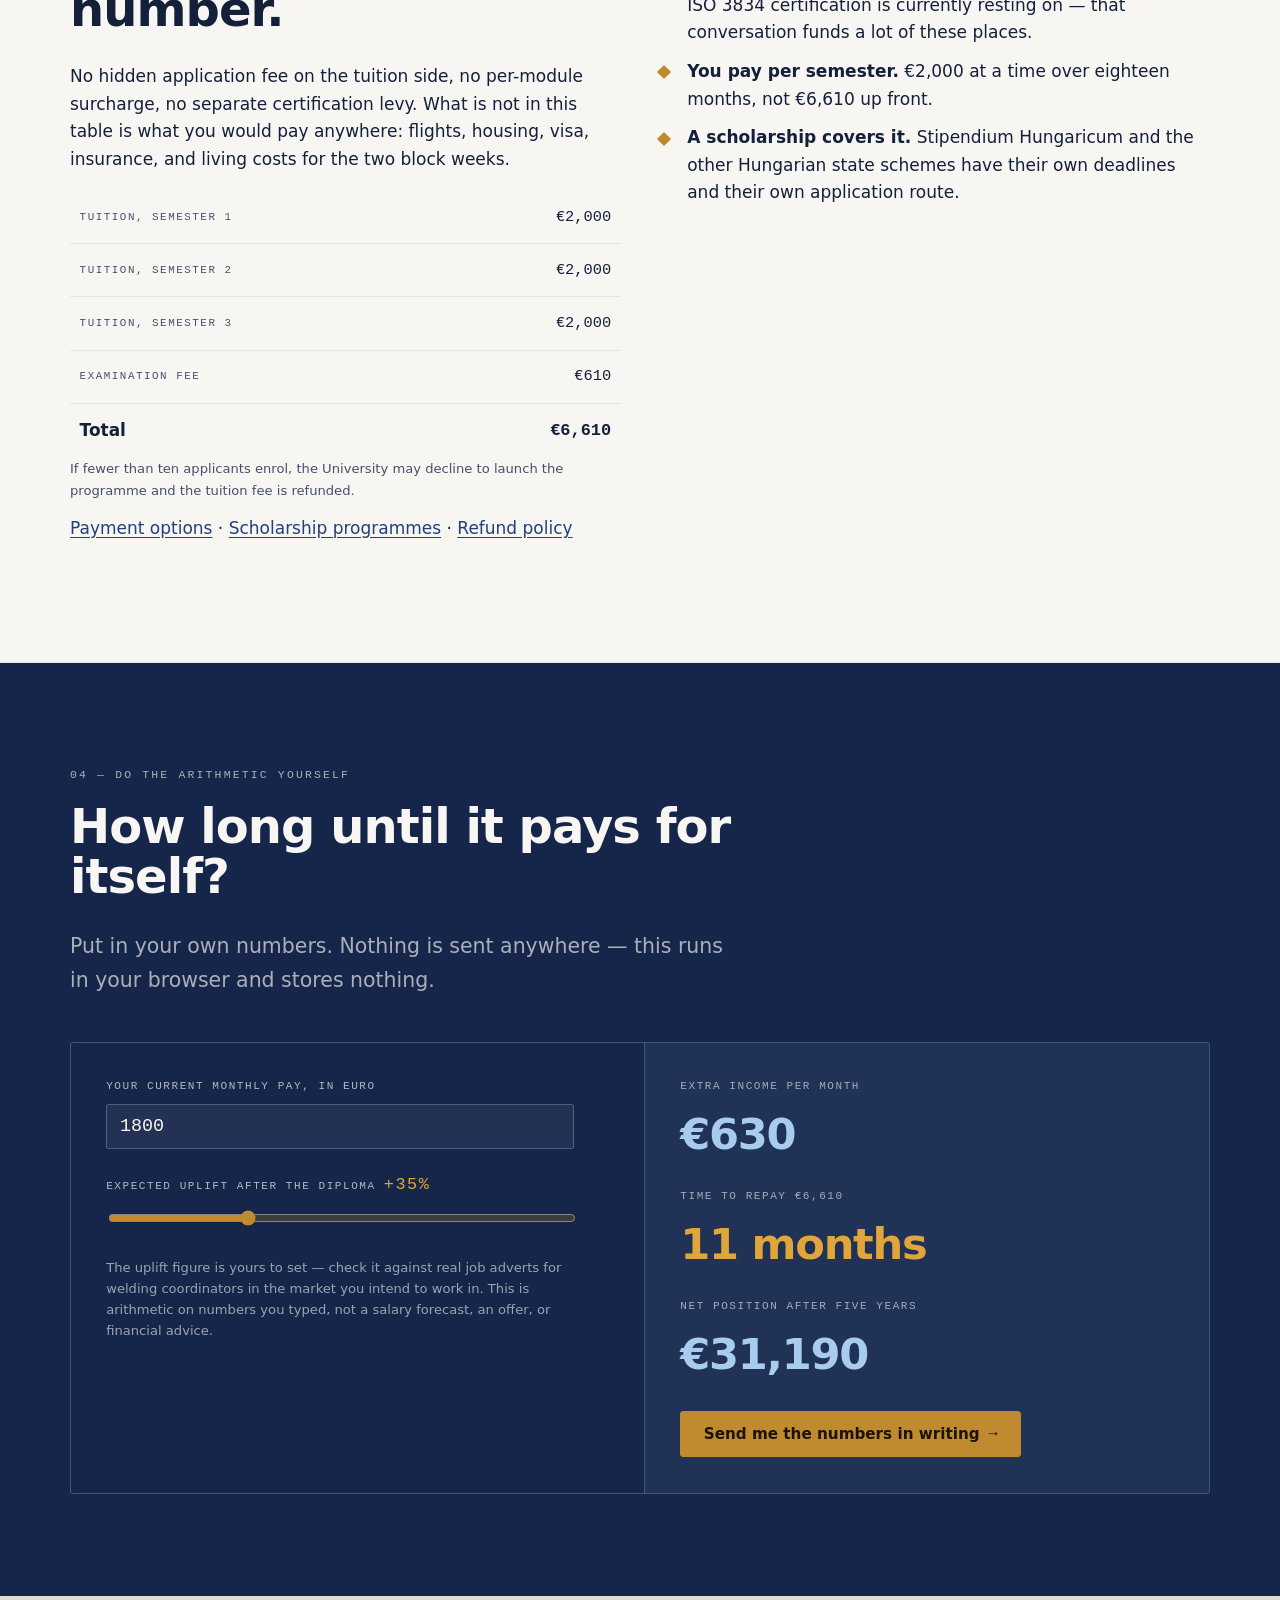
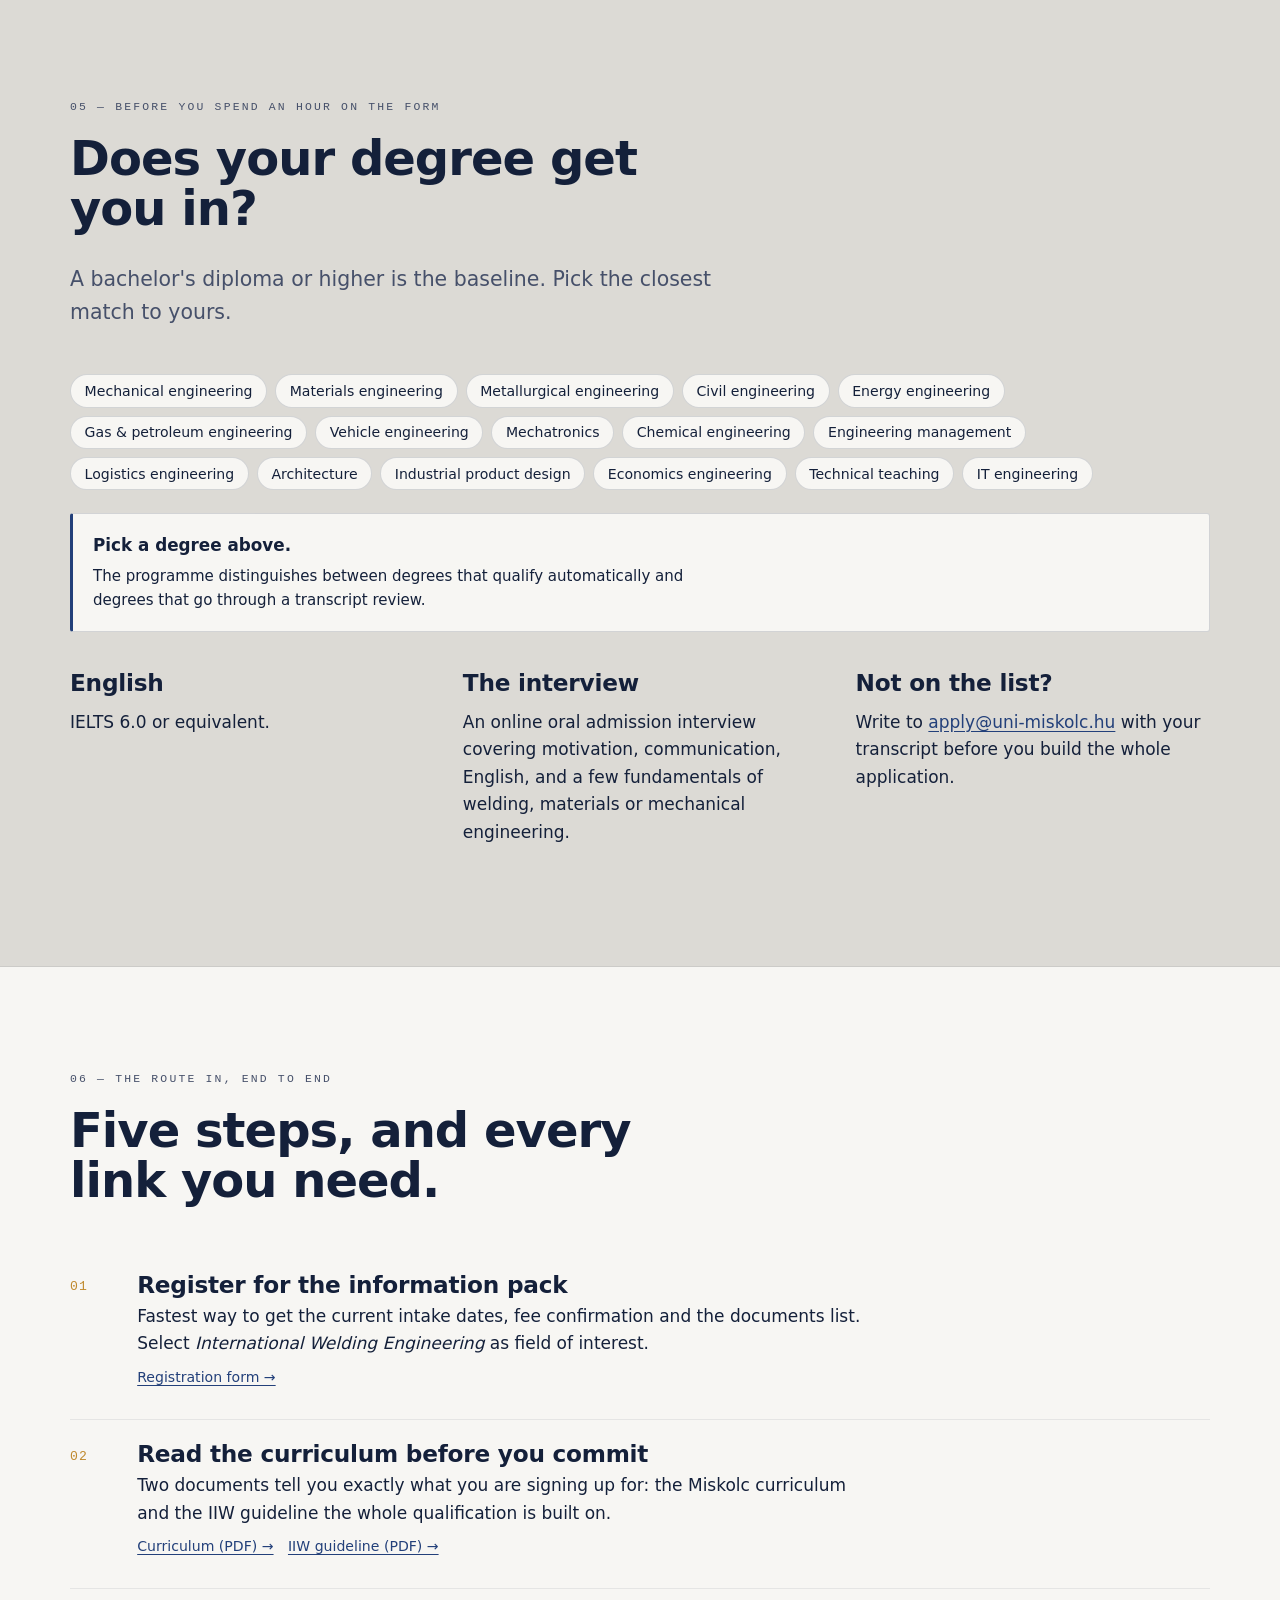
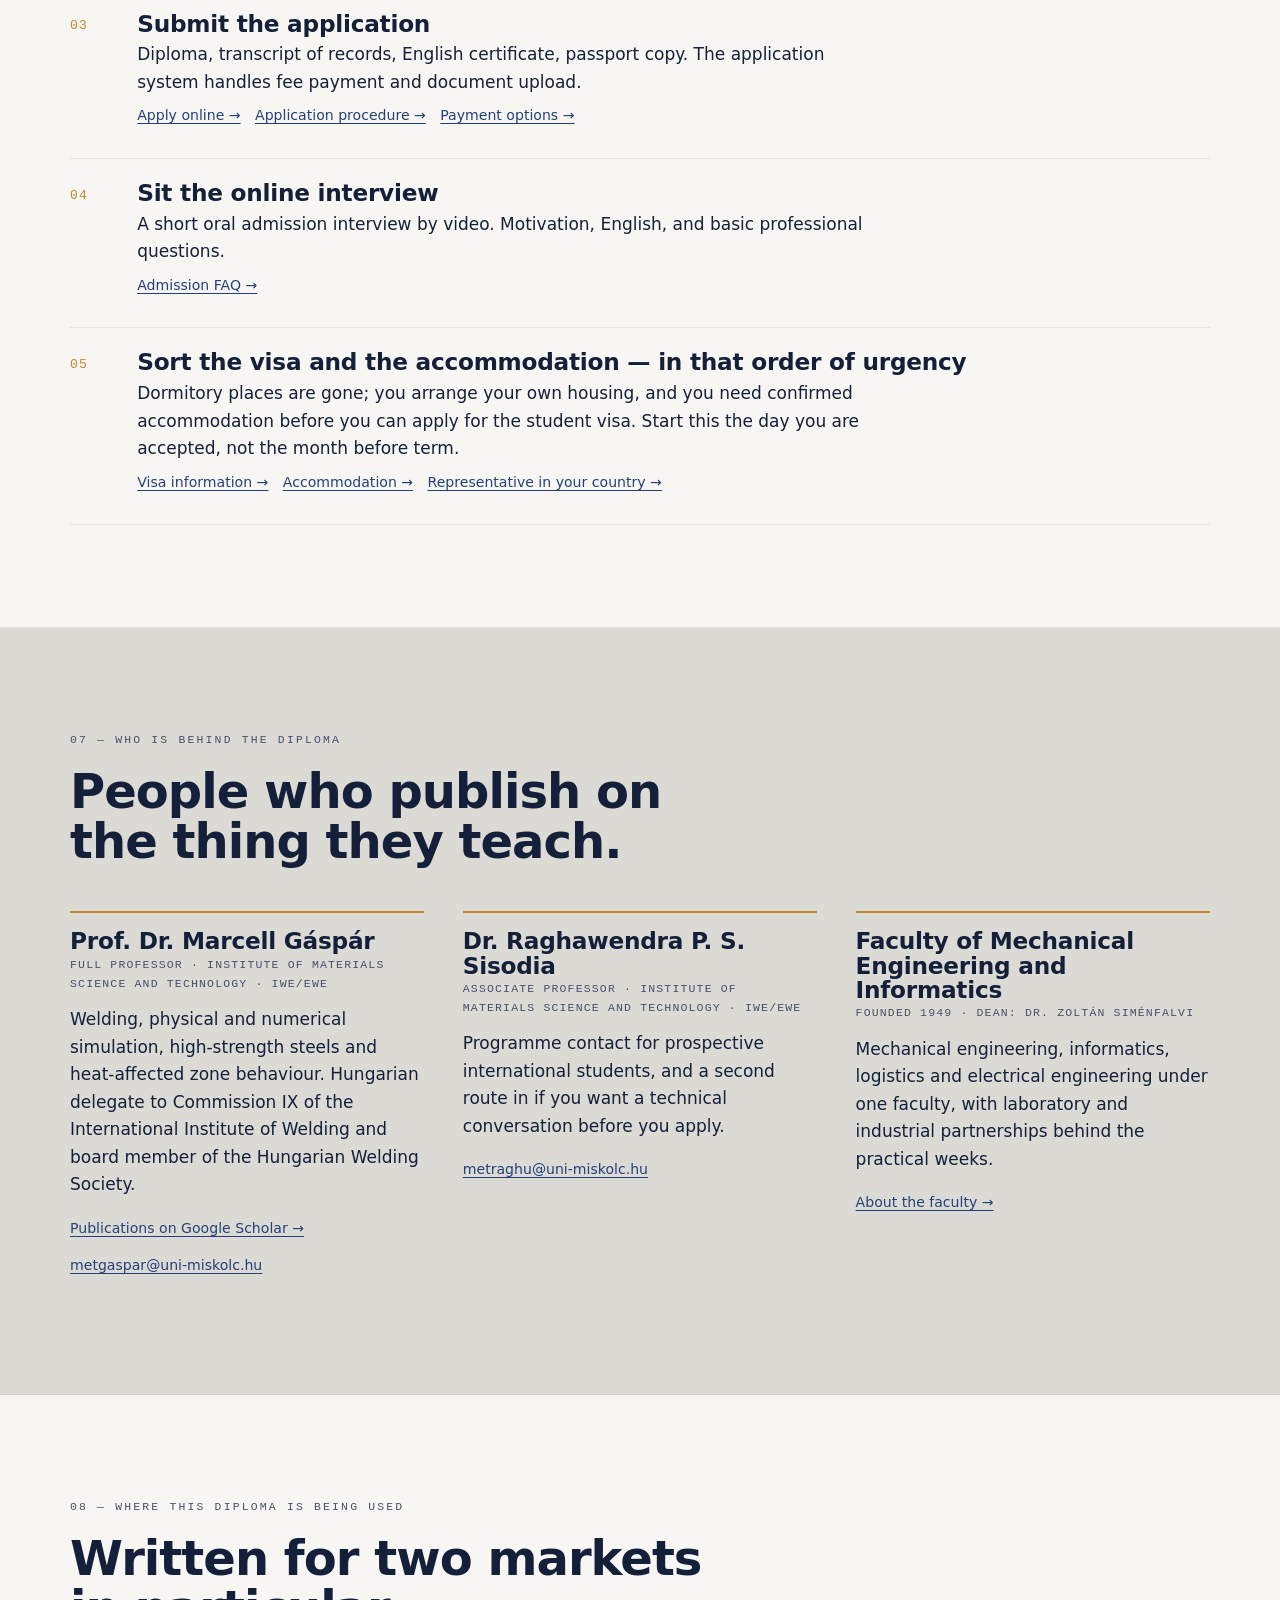
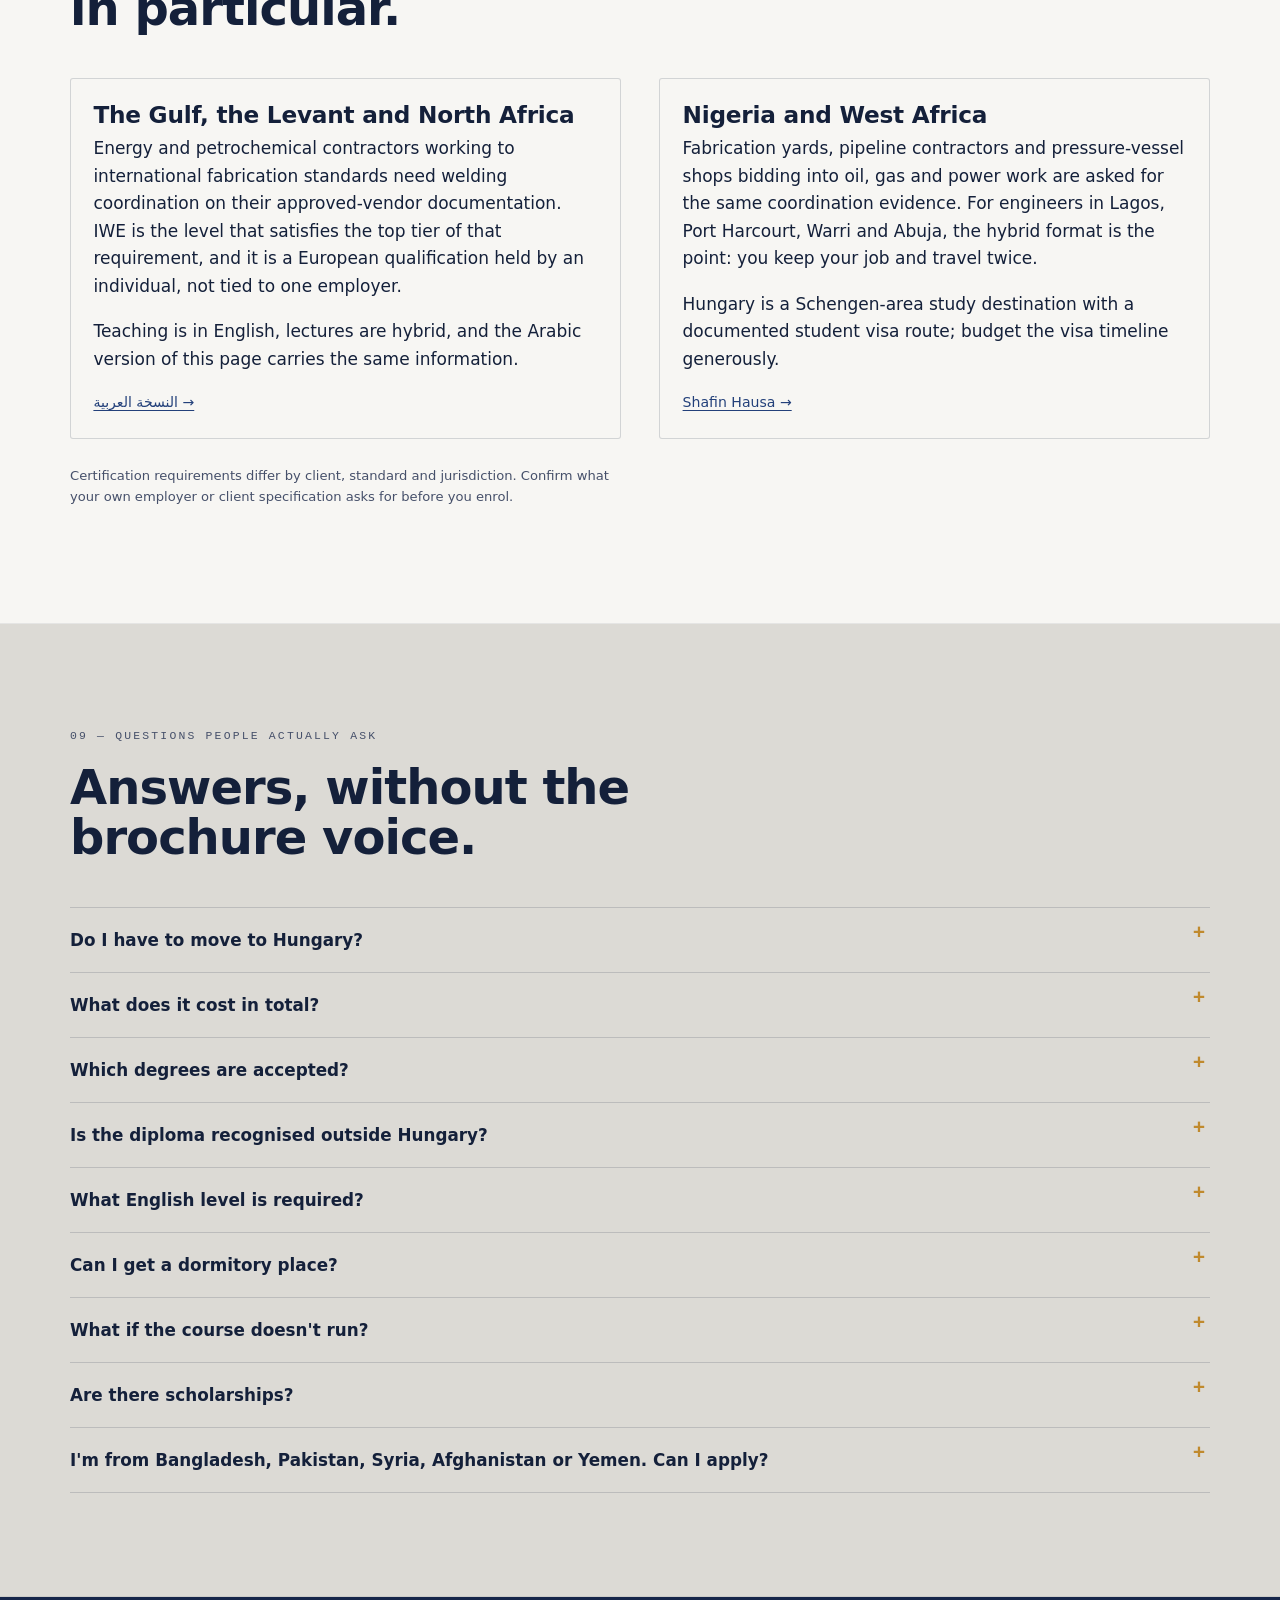
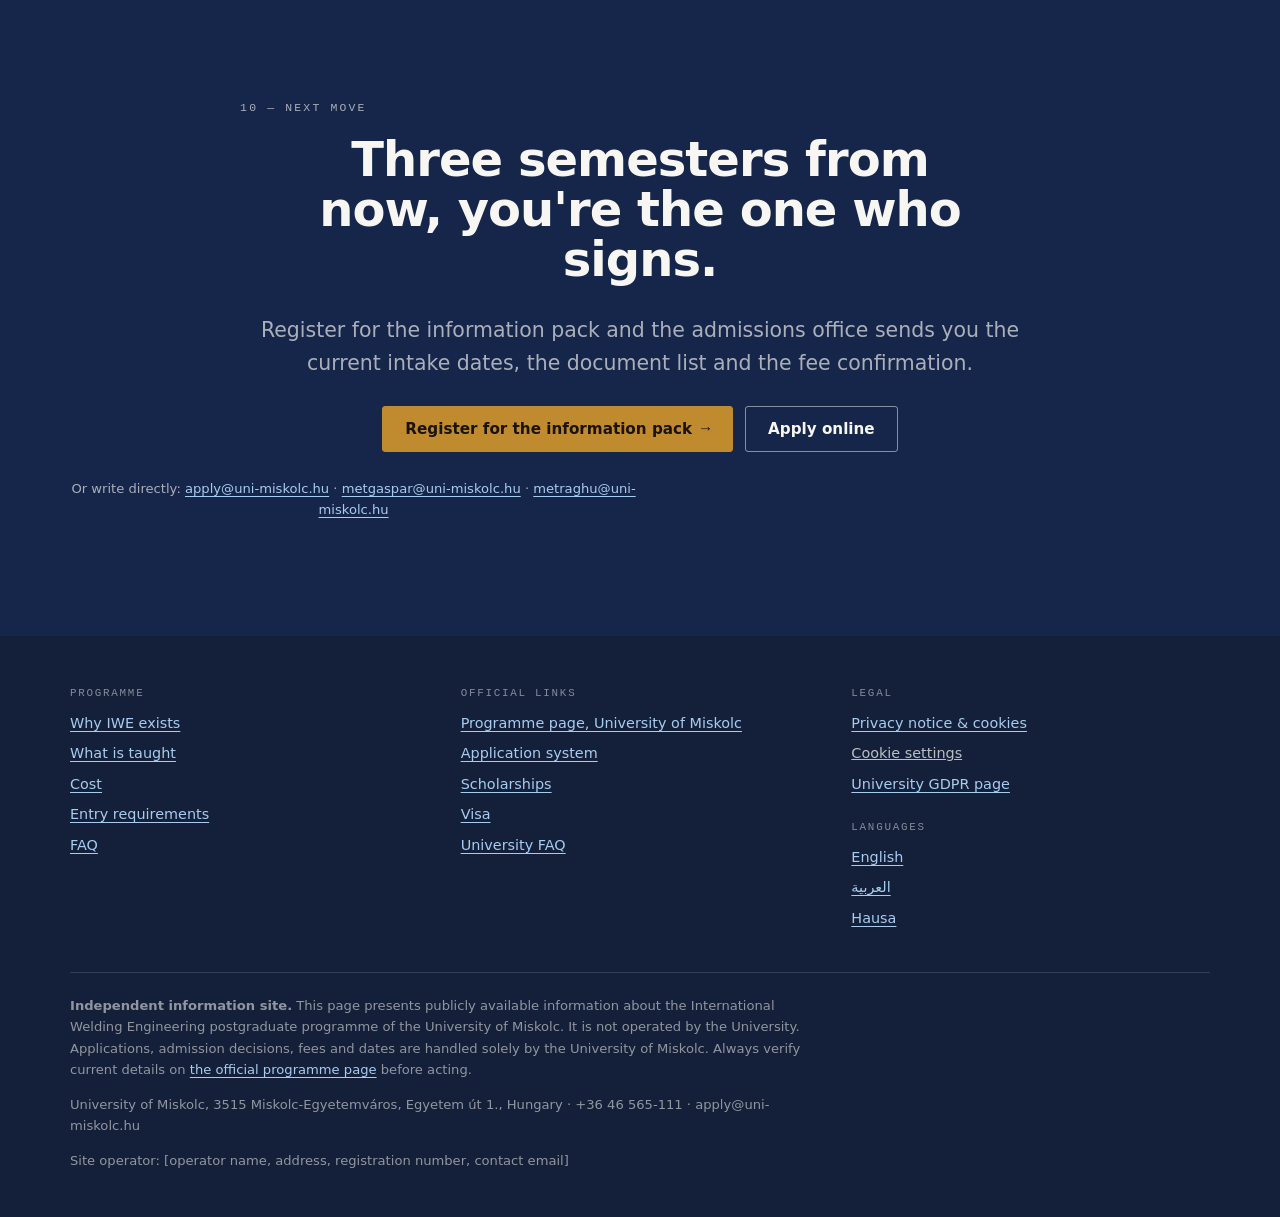
==== commit 174710f0: "Add files via upload" ====
--- a/index.html
+++ b/index.html
@@ -7,13 +7,13 @@
 <title>International Welding Engineer (IWE/EWE) — University of Miskolc, Hungary</title>
 <meta name="description" content="IWE/EWE postgraduate diploma from the University of Miskolc. 3 semesters, 90 ECTS, hybrid, €2,000 per semester. IIW and EWF compliant. The qualification EN ISO 3834 and EN 1090 ask for.">
 <meta name="robots" content="index, follow, max-snippet:-1, max-image-preview:large, max-video-preview:-1">
-<link rel="canonical" href="https://YOUR-DOMAIN.tld/">
+<link rel="canonical" href="https://880rzz.github.io/miskolc/">
 
 <!-- hreflang: every language points at every other, plus x-default -->
-<link rel="alternate" hreflang="en" href="https://YOUR-DOMAIN.tld/">
-<link rel="alternate" hreflang="ar" href="https://YOUR-DOMAIN.tld/ar/">
-<link rel="alternate" hreflang="ha" href="https://YOUR-DOMAIN.tld/ha/">
-<link rel="alternate" hreflang="x-default" href="https://YOUR-DOMAIN.tld/">
+<link rel="alternate" hreflang="en" href="https://880rzz.github.io/miskolc/">
+<link rel="alternate" hreflang="ar" href="https://880rzz.github.io/miskolc/ar/">
+<link rel="alternate" hreflang="ha" href="https://880rzz.github.io/miskolc/ha/">
+<link rel="alternate" hreflang="x-default" href="https://880rzz.github.io/miskolc/">
 
 <meta property="og:type" content="website">
 <meta property="og:locale" content="en">
@@ -22,8 +22,8 @@
 <meta property="og:site_name" content="IWE Miskolc">
 <meta property="og:title" content="International Welding Engineer (IWE/EWE) — University of Miskolc">
 <meta property="og:description" content="The diploma that lets you sign for welded structures. 3 semesters, 90 ECTS, hybrid, €2,000 per semester, in Hungary.">
-<meta property="og:url" content="https://YOUR-DOMAIN.tld/">
-<meta property="og:image" content="https://YOUR-DOMAIN.tld/assets/og-en.jpg">
+<meta property="og:url" content="https://880rzz.github.io/miskolc/">
+<meta property="og:image" content="https://880rzz.github.io/miskolc/assets/og-en.jpg">
 <meta name="twitter:card" content="summary_large_image">
 
 <!-- Fonts. NOTE: served from Google's CDN. Self-host before go-live if you
@@ -42,15 +42,15 @@
   "@graph": [
     {
       "@type": "WebSite",
-      "@id": "https://YOUR-DOMAIN.tld/#website",
-      "url": "https://YOUR-DOMAIN.tld/",
+      "@id": "https://880rzz.github.io/miskolc/#website",
+      "url": "https://880rzz.github.io/miskolc/",
       "name": "IWE Miskolc",
       "inLanguage": ["en", "ar", "ha"],
-      "publisher": { "@id": "https://YOUR-DOMAIN.tld/#org" }
+      "publisher": { "@id": "https://880rzz.github.io/miskolc/#org" }
     },
     {
       "@type": "CollegeOrUniversity",
-      "@id": "https://YOUR-DOMAIN.tld/#org",
+      "@id": "https://880rzz.github.io/miskolc/#org",
       "name": "University of Miskolc",
       "alternateName": "Miskolci Egyetem",
       "url": "https://www.uni-miskolc.hu/en",
@@ -77,12 +77,12 @@
     },
     {
       "@type": "EducationalOccupationalProgram",
-      "@id": "https://YOUR-DOMAIN.tld/#programme",
+      "@id": "https://880rzz.github.io/miskolc/#programme",
       "name": "International Welding Engineering — Postgraduate Specialist Training Course",
       "alternateName": ["IWE", "EWE", "International Welding Engineer", "European Welding Engineer"],
       "description": "A three-semester, 90-ECTS postgraduate specialist training course leading to the International Welding Engineer / European Welding Engineer diploma. The curriculum meets the requirements of the International Institute of Welding (IIW) and the European Welding Federation (EWF).",
-      "url": "https://YOUR-DOMAIN.tld/",
-      "provider": { "@id": "https://YOUR-DOMAIN.tld/#org" },
+      "url": "https://880rzz.github.io/miskolc/",
+      "provider": { "@id": "https://880rzz.github.io/miskolc/#org" },
       "programType": "Postgraduate specialist training course",
       "educationalCredentialAwarded": "Diploma of International Welding Engineer / European Welding Engineer (IWE/EWE)",
       "occupationalCredentialAwarded": "IWE/EWE",
@@ -114,7 +114,7 @@
         "@type": "Course",
         "name": "International Welding Engineering",
         "description": "Materials science and weldability, welding processes and equipment, design of welded structures, manufacture and quality assurance of welded structures.",
-        "provider": { "@id": "https://YOUR-DOMAIN.tld/#org" },
+        "provider": { "@id": "https://880rzz.github.io/miskolc/#org" },
         "courseCode": "PG-IWE-33",
         "educationalCredentialAwarded": "IWE/EWE",
         "hasCourseInstance": {
@@ -131,11 +131,11 @@
     },
     {
       "@type": "Person",
-      "@id": "https://YOUR-DOMAIN.tld/#gaspar",
+      "@id": "https://880rzz.github.io/miskolc/#gaspar",
       "name": "Marcell Gáspár",
       "honorificPrefix": "Prof. Dr.",
       "jobTitle": "Full Professor, Institute of Materials Science and Technology",
-      "affiliation": { "@id": "https://YOUR-DOMAIN.tld/#org" },
+      "affiliation": { "@id": "https://880rzz.github.io/miskolc/#org" },
       "email": "metgaspar@uni-miskolc.hu",
       "knowsAbout": ["Welding", "Physical simulation", "Numerical simulation", "High strength steels", "Heat-affected zone"],
       "sameAs": [
@@ -146,16 +146,16 @@
     },
     {
       "@type": "Person",
-      "@id": "https://YOUR-DOMAIN.tld/#sisodia",
+      "@id": "https://880rzz.github.io/miskolc/#sisodia",
       "name": "Raghawendra P. S. Sisodia",
       "honorificPrefix": "Dr.",
       "jobTitle": "Associate Professor, Institute of Materials Science and Technology",
-      "affiliation": { "@id": "https://YOUR-DOMAIN.tld/#org" },
+      "affiliation": { "@id": "https://880rzz.github.io/miskolc/#org" },
       "email": "metraghu@uni-miskolc.hu"
     },
     {
       "@type": "FAQPage",
-      "@id": "https://YOUR-DOMAIN.tld/#faq",
+      "@id": "https://880rzz.github.io/miskolc/#faq",
       "mainEntity": [
         {
           "@type": "Question",
@@ -202,8 +202,8 @@
     {
       "@type": "BreadcrumbList",
       "itemListElement": [
-        { "@type": "ListItem", "position": 1, "name": "Home", "item": "https://YOUR-DOMAIN.tld/" },
-        { "@type": "ListItem", "position": 2, "name": "International Welding Engineering", "item": "https://YOUR-DOMAIN.tld/#programme" }
+        { "@type": "ListItem", "position": 1, "name": "Home", "item": "https://880rzz.github.io/miskolc/" },
+        { "@type": "ListItem", "position": 2, "name": "International Welding Engineering", "item": "https://880rzz.github.io/miskolc/#programme" }
       ]
     }
   ]
@@ -745,7 +745,7 @@
 <!-- Consent-gated tags go here. Anything inside a template element stays inert
      until the matching category is granted. Drop your own tag in below. -->
 <template data-consent="analytics">
-  <!-- <script defer src="https://your-analytics.example/script.js" data-domain="YOUR-DOMAIN.tld"></script> -->
+  <!-- <script defer src="https://your-analytics.example/script.js" data-domain="880rzz.github.io"></script> -->
 </template>
 <template data-consent="marketing">
   <!-- marketing pixel goes here -->
--- a/assets/site.css
+++ b/assets/site.css
@@ -0,0 +1,464 @@
+/* =========================================================================
+   IWE Miskolc — shared stylesheet
+   Palette derived from steel tempering colours (the oxide film sequence a
+   welder reads off the metal): straw 230°C, bronze 250°C, purple 280°C,
+   dark blue 300°C, light blue 340°C. Background is shot-blasted mill scale.
+   ========================================================================= */
+
+:root {
+  --steel:      #DCDAD5;
+  --steel-deep: #C9C6C0;
+  --paper:      #F7F6F3;
+  --ink:        #14203A;
+  --ink-soft:   #46506A;
+  --blue:       #23407A;
+  --blue-deep:  #16264A;
+  --straw:      #C08A2E;
+  --straw-hot:  #E0A63C;
+  --oxide:      #5B2F4E;
+  --arc:        #A8CCEF;
+  --line:       rgba(20, 32, 58, 0.16);
+  --line-soft:  rgba(20, 32, 58, 0.08);
+
+  --display: "Archivo", "Archivo Expanded", "IBM Plex Sans", system-ui, sans-serif;
+  --body:    "IBM Plex Sans", "Noto Sans", system-ui, -apple-system, sans-serif;
+  --mono:    "IBM Plex Mono", ui-monospace, "SFMono-Regular", monospace;
+
+  --wrap: 1140px;
+  --gap: clamp(1rem, 3vw, 2rem);
+  --sec-y: clamp(3.5rem, 8vw, 7rem);
+  --r: 3px;
+}
+
+html[lang="ar"] {
+  --display: "IBM Plex Sans Arabic", "Noto Kufi Arabic", system-ui, sans-serif;
+  --body:    "IBM Plex Sans Arabic", "Noto Sans Arabic", system-ui, sans-serif;
+}
+
+*, *::before, *::after { box-sizing: border-box; }
+
+html { -webkit-text-size-adjust: 100%; scroll-behavior: smooth; }
+@media (prefers-reduced-motion: reduce) {
+  html { scroll-behavior: auto; }
+  *, *::before, *::after { animation-duration: .01ms !important; transition-duration: .01ms !important; }
+}
+
+body {
+  margin: 0;
+  background: var(--steel);
+  color: var(--ink);
+  font-family: var(--body);
+  font-size: 17px;
+  line-height: 1.62;
+  font-feature-settings: "kern" 1, "liga" 1;
+  overflow-x: hidden;
+}
+
+img, svg { max-width: 100%; display: block; }
+a { color: var(--blue); text-underline-offset: 3px; }
+a:focus-visible, button:focus-visible, input:focus-visible, select:focus-visible, summary:focus-visible {
+  outline: 3px solid var(--straw);
+  outline-offset: 3px;
+}
+
+.wrap { width: min(100% - 2.4rem, var(--wrap)); margin-inline: auto; }
+.sr-only {
+  position: absolute; width: 1px; height: 1px; padding: 0; margin: -1px;
+  overflow: hidden; clip: rect(0 0 0 0); white-space: nowrap; border: 0;
+}
+.skip {
+  position: absolute; inset-inline-start: 0; top: -60px; z-index: 200;
+  background: var(--ink); color: var(--paper); padding: .7rem 1.1rem;
+  transition: top .18s ease;
+}
+.skip:focus { top: 0; }
+
+/* ---------- typography ------------------------------------------------- */
+
+h1, h2, h3, h4 {
+  font-family: var(--display);
+  font-weight: 700;
+  letter-spacing: -0.02em;
+  line-height: 1.04;
+  margin: 0 0 .6em;
+  font-stretch: 112%;
+}
+h1 { font-size: clamp(2.6rem, 8.2vw, 5.4rem); }
+h2 { font-size: clamp(1.9rem, 4.4vw, 3rem); }
+h3 { font-size: clamp(1.15rem, 2.1vw, 1.45rem); letter-spacing: -0.01em; }
+p  { margin: 0 0 1.05em; max-width: 68ch; }
+
+.eyebrow {
+  font-family: var(--mono);
+  font-size: .715rem;
+  letter-spacing: .19em;
+  text-transform: uppercase;
+  color: var(--ink-soft);
+  margin: 0 0 1.1rem;
+  display: flex; flex-wrap: wrap; gap: .55rem .9rem; align-items: center;
+}
+.eyebrow b { color: var(--blue); font-weight: 600; }
+.lede { font-size: clamp(1.06rem, 1.9vw, 1.28rem); color: var(--ink-soft); max-width: 60ch; }
+.tiny { font-size: .82rem; color: var(--ink-soft); }
+
+/* ---------- weld seam divider ------------------------------------------ */
+/* Overlapping crescents: the ripple pattern a weld bead leaves behind. */
+
+.seam {
+  height: 15px;
+  background-image: url("data:image/svg+xml,%3Csvg xmlns='http://www.w3.org/2000/svg' width='13' height='15' viewBox='0 0 13 15'%3E%3Cpath d='M-6.5 13.5 A 13 11 0 0 1 19.5 13.5' fill='none' stroke='%2323407A' stroke-width='1.3'/%3E%3C/svg%3E");
+  background-repeat: repeat-x;
+  background-position: center;
+  opacity: .42;
+  margin: 0;
+  border: 0;
+}
+.seam--hot {
+  background-image: url("data:image/svg+xml,%3Csvg xmlns='http://www.w3.org/2000/svg' width='13' height='15' viewBox='0 0 13 15'%3E%3Cpath d='M-6.5 13.5 A 13 11 0 0 1 19.5 13.5' fill='none' stroke='%23C08A2E' stroke-width='1.4'/%3E%3C/svg%3E");
+  opacity: .75;
+}
+.seam--wide { width: 100%; }
+.seam--short { width: 156px; }
+
+/* ---------- header ----------------------------------------------------- */
+
+.topbar {
+  position: sticky; top: 0; z-index: 90;
+  background: rgba(220, 218, 213, .93);
+  backdrop-filter: saturate(150%) blur(10px);
+  border-bottom: 1px solid var(--line);
+}
+.topbar__in {
+  display: flex; align-items: center; gap: 1rem;
+  min-height: 62px;
+}
+.brand {
+  font-family: var(--display); font-weight: 700; font-size: .95rem;
+  letter-spacing: .01em; color: var(--ink); text-decoration: none;
+  display: flex; align-items: baseline; gap: .5rem; margin-inline-end: auto;
+}
+.brand span {
+  font-family: var(--mono); font-size: .66rem; letter-spacing: .16em;
+  text-transform: uppercase; color: var(--ink-soft); font-weight: 400;
+}
+.langs { display: flex; gap: .28rem; }
+.langs a {
+  font-family: var(--mono); font-size: .72rem; letter-spacing: .1em;
+  text-transform: uppercase; text-decoration: none; color: var(--ink-soft);
+  padding: .34rem .5rem; border: 1px solid transparent; border-radius: var(--r);
+}
+.langs a:hover { color: var(--ink); border-color: var(--line); }
+.langs a[aria-current="true"] { color: var(--paper); background: var(--blue); }
+
+/* ---------- buttons ---------------------------------------------------- */
+
+.btn {
+  display: inline-flex; align-items: center; gap: .55rem;
+  font-family: var(--body); font-weight: 600; font-size: .95rem;
+  padding: .82rem 1.4rem; border-radius: var(--r);
+  text-decoration: none; border: 1.5px solid transparent; cursor: pointer;
+  transition: transform .14s ease, background-color .18s ease, box-shadow .18s ease;
+  line-height: 1.2;
+}
+.btn:hover { transform: translateY(-1.5px); }
+.btn--primary { background: var(--straw); color: #1B1305; border-color: var(--straw); }
+.btn--primary:hover { background: var(--straw-hot); box-shadow: 0 6px 22px rgba(192,138,46,.34); }
+.btn--ghost { border-color: var(--ink); color: var(--ink); background: transparent; }
+.btn--ghost:hover { background: var(--ink); color: var(--paper); }
+.btn--light { border-color: rgba(247,246,243,.5); color: var(--paper); background: transparent; }
+.btn--light:hover { background: var(--paper); color: var(--ink); }
+.btn--sm { padding: .5rem .9rem; font-size: .84rem; }
+.btn__arrow { font-family: var(--mono); }
+html[dir="rtl"] .btn__arrow { transform: scaleX(-1); }
+
+.actions { display: flex; flex-wrap: wrap; gap: .7rem; margin: 1.6rem 0 0; }
+
+/* ---------- hero ------------------------------------------------------- */
+
+.hero {
+  background:
+    radial-gradient(1100px 460px at 8% -8%, rgba(168,204,239,.36), transparent 62%),
+    radial-gradient(800px 420px at 96% 4%, rgba(192,138,46,.16), transparent 60%),
+    var(--steel);
+  padding: clamp(2.6rem, 7vw, 5rem) 0 0;
+  border-bottom: 1px solid var(--line);
+}
+.hero h1 { margin-bottom: .34em; }
+.hero h1 em {
+  font-style: normal; color: var(--straw);
+  display: block;
+}
+.hero__grid { display: grid; gap: clamp(1.6rem, 4vw, 3rem); }
+@media (min-width: 900px) {
+  .hero__grid { grid-template-columns: 1.35fr .95fr; align-items: start; }
+}
+.hero__note {
+  border: 1px solid var(--line);
+  border-inline-start: 3px solid var(--oxide);
+  background: rgba(247,246,243,.62);
+  padding: 1.1rem 1.2rem; border-radius: var(--r);
+  font-size: .93rem;
+}
+.hero__note strong { display: block; font-family: var(--display); font-size: 1rem; margin-bottom: .3rem; }
+
+/* data strip */
+.strip {
+  margin-top: clamp(2.2rem, 5vw, 3.4rem);
+  border-top: 1px solid var(--line);
+  display: grid; grid-template-columns: repeat(2, 1fr);
+}
+@media (min-width: 760px) { .strip { grid-template-columns: repeat(5, 1fr); } }
+.strip div {
+  padding: 1.05rem .4rem 1.3rem;
+  border-inline-end: 1px solid var(--line-soft);
+}
+.strip div:last-child { border-inline-end: 0; }
+.strip dt {
+  font-family: var(--mono); font-size: .66rem; letter-spacing: .15em;
+  text-transform: uppercase; color: var(--ink-soft); margin-bottom: .35rem;
+}
+.strip dd {
+  margin: 0; font-family: var(--display); font-weight: 700;
+  font-size: clamp(1.15rem, 2.4vw, 1.6rem); letter-spacing: -.02em;
+}
+
+/* ---------- sections --------------------------------------------------- */
+
+.sec { padding: var(--sec-y) 0; border-bottom: 1px solid var(--line-soft); }
+.sec--paper { background: var(--paper); }
+.sec--dark {
+  background: var(--blue-deep); color: var(--paper);
+  border-bottom: 0;
+}
+.sec--dark h2, .sec--dark h3 { color: var(--paper); }
+.sec--dark .eyebrow, .sec--dark .lede, .sec--dark .tiny { color: rgba(247,246,243,.66); }
+.sec--dark .eyebrow b { color: var(--arc); }
+.sec--dark a:not(.btn) { color: var(--arc); }   /* buttons keep their own colours */
+
+.sec__head { max-width: 62ch; margin-bottom: clamp(1.8rem, 4vw, 2.8rem); }
+
+.cols { display: grid; gap: clamp(1.4rem, 3vw, 2.4rem); }
+@media (min-width: 780px) { .cols--2 { grid-template-columns: 1fr 1fr; } }
+@media (min-width: 780px) { .cols--3 { grid-template-columns: repeat(3, 1fr); } }
+@media (min-width: 640px) { .cols--4 { grid-template-columns: repeat(2, 1fr); } }
+@media (min-width: 1000px) { .cols--4 { grid-template-columns: repeat(4, 1fr); } }
+
+.card {
+  background: var(--paper);
+  border: 1px solid var(--line);
+  border-radius: var(--r);
+  padding: 1.5rem 1.4rem;
+}
+.card h3 { margin-bottom: .5rem; }
+.card p:last-child { margin-bottom: 0; }
+.card__num {
+  font-family: var(--mono); font-size: .7rem; letter-spacing: .16em;
+  color: var(--straw); text-transform: uppercase; display: block; margin-bottom: .7rem;
+}
+.sec--dark .card { background: rgba(247,246,243,.05); border-color: rgba(168,204,239,.22); }
+
+/* the one-fact block */
+.fact {
+  border: 1.5px solid var(--ink);
+  border-radius: var(--r);
+  padding: clamp(1.4rem, 4vw, 2.4rem);
+  background: var(--paper);
+}
+.fact q {
+  display: block;
+  font-family: var(--display); font-weight: 700;
+  font-size: clamp(1.25rem, 3vw, 1.9rem); line-height: 1.22;
+  letter-spacing: -.02em; quotes: none; margin-bottom: 1rem;
+}
+.fact cite { font-family: var(--mono); font-size: .76rem; font-style: normal; color: var(--ink-soft); letter-spacing: .06em; }
+
+/* checklist */
+.ticks { list-style: none; padding: 0; margin: 0; display: grid; gap: .7rem; }
+.ticks li { padding-inline-start: 1.75rem; position: relative; }
+.ticks li::before {
+  content: ""; position: absolute; inset-inline-start: 0; top: .55em;
+  width: 10px; height: 10px; background: var(--straw); border-radius: 1px;
+  transform: rotate(45deg);
+}
+
+/* ---------- money table ------------------------------------------------ */
+
+.money { width: 100%; border-collapse: collapse; font-size: .96rem; }
+.money th, .money td { padding: .85rem .6rem; border-bottom: 1px solid var(--line-soft); text-align: start; }
+.money th { font-family: var(--mono); font-size: .68rem; letter-spacing: .14em; text-transform: uppercase; color: var(--ink-soft); font-weight: 400; }
+.money td:last-child, .money th:last-child { text-align: end; font-family: var(--mono); }
+.money tr.total td { border-top: 1.5px solid var(--ink); border-bottom: 0; font-weight: 700; font-size: 1.06rem; }
+
+/* ---------- calculator (signature) ------------------------------------- */
+
+.calc {
+  display: grid; gap: clamp(1.4rem, 3vw, 2.2rem);
+  border: 1px solid rgba(168,204,239,.28);
+  border-radius: var(--r);
+  overflow: hidden;
+}
+@media (min-width: 900px) { .calc { grid-template-columns: 1fr 1.05fr; } }
+.calc__in { padding: clamp(1.4rem, 3.5vw, 2.2rem); }
+.calc__out {
+  padding: clamp(1.4rem, 3.5vw, 2.2rem);
+  background: rgba(168,204,239,.07);
+  border-inline-start: 1px solid rgba(168,204,239,.24);
+}
+@media (max-width: 899px) { .calc__out { border-inline-start: 0; border-top: 1px solid rgba(168,204,239,.24); } }
+
+.field { margin-bottom: 1.4rem; }
+.field label {
+  display: block; font-family: var(--mono); font-size: .69rem;
+  letter-spacing: .14em; text-transform: uppercase; color: rgba(247,246,243,.7);
+  margin-bottom: .5rem;
+}
+.field input[type="number"] {
+  width: 100%; font-family: var(--mono); font-size: 1.15rem;
+  background: rgba(247,246,243,.06); color: var(--paper);
+  border: 1px solid rgba(168,204,239,.3); border-radius: var(--r);
+  padding: .7rem .8rem;
+}
+.field input[type="range"] { width: 100%; accent-color: var(--straw); }
+.field .val { font-family: var(--mono); color: var(--straw-hot); font-size: 1.05rem; }
+
+.readout { margin: 0 0 1.3rem; }
+.readout dt {
+  font-family: var(--mono); font-size: .69rem; letter-spacing: .14em;
+  text-transform: uppercase; color: rgba(247,246,243,.62); margin-bottom: .25rem;
+}
+.readout dd {
+  margin: 0 0 1.15rem; font-family: var(--display); font-weight: 700;
+  font-size: clamp(1.7rem, 4.6vw, 2.7rem); letter-spacing: -.03em; color: var(--arc);
+}
+.readout dd.hero-num { color: var(--straw-hot); }
+
+/* ---------- qualifier chips -------------------------------------------- */
+
+.chips { display: flex; flex-wrap: wrap; gap: .5rem; margin: 0 0 1.4rem; padding: 0; list-style: none; }
+.chips button {
+  font-family: var(--body); font-size: .88rem; cursor: pointer;
+  background: var(--paper); border: 1px solid var(--line); color: var(--ink);
+  padding: .48rem .85rem; border-radius: 100px; transition: background .15s ease, color .15s ease;
+}
+.chips button:hover { background: var(--ink); color: var(--paper); }
+.chips button[aria-pressed="true"] { background: var(--blue); border-color: var(--blue); color: var(--paper); }
+
+.verdict {
+  border: 1px solid var(--line); border-inline-start: 3px solid var(--blue);
+  background: var(--paper); border-radius: var(--r);
+  padding: 1.15rem 1.25rem; min-height: 92px;
+}
+.verdict[data-state="green"] { border-inline-start-color: #2E7D4F; }
+.verdict[data-state="amber"] { border-inline-start-color: var(--straw); }
+.verdict strong { font-family: var(--display); display: block; margin-bottom: .3rem; font-size: 1.05rem; }
+.verdict p { margin: 0; font-size: .94rem; }
+
+/* ---------- steps ------------------------------------------------------ */
+
+.steps { list-style: none; counter-reset: s; padding: 0; margin: 0; display: grid; gap: 0; }
+.steps li {
+  counter-increment: s;
+  display: grid; grid-template-columns: 3.2rem 1fr; gap: 1rem;
+  padding: 1.4rem 0; border-bottom: 1px solid var(--line-soft);
+}
+.steps li::before {
+  content: counter(s, decimal-leading-zero);
+  font-family: var(--mono); font-size: .82rem; color: var(--straw);
+  padding-top: .22rem; letter-spacing: .08em;
+}
+.steps h3 { margin-bottom: .35rem; }
+.steps p { margin-bottom: .5rem; }
+.linkrow { display: flex; flex-wrap: wrap; gap: .45rem .9rem; font-size: .88rem; }
+
+/* ---------- people ----------------------------------------------------- */
+
+.person { border-top: 2px solid var(--straw); padding-top: 1rem; }
+.person h3 { margin-bottom: .15rem; }
+.person .role { font-family: var(--mono); font-size: .72rem; letter-spacing: .1em; text-transform: uppercase; color: var(--ink-soft); margin-bottom: .8rem; }
+.sec--dark .person .role { color: rgba(247,246,243,.6); }
+
+/* ---------- FAQ -------------------------------------------------------- */
+
+.faq { border-top: 1px solid var(--line); }
+.faq details { border-bottom: 1px solid var(--line); }
+.faq summary {
+  cursor: pointer; list-style: none; padding: 1.15rem 2.4rem 1.15rem 0;
+  font-family: var(--display); font-weight: 600; font-size: 1.05rem;
+  position: relative;
+}
+html[dir="rtl"] .faq summary { padding: 1.15rem 0 1.15rem 2.4rem; }
+.faq summary::-webkit-details-marker { display: none; }
+.faq summary::after {
+  content: "+"; position: absolute; inset-inline-end: .3rem; top: 1rem;
+  font-family: var(--mono); font-size: 1.3rem; color: var(--straw); line-height: 1;
+}
+.faq details[open] summary::after { content: "\2212"; }
+.faq details > div { padding: 0 0 1.3rem; max-width: 74ch; }
+.faq details > div p:last-child { margin-bottom: 0; }
+
+/* ---------- final CTA -------------------------------------------------- */
+
+.cta { text-align: center; }
+.cta h2 { max-width: 20ch; margin-inline: auto; }
+.cta .actions { justify-content: center; }
+
+/* ---------- footer ----------------------------------------------------- */
+
+.foot { background: var(--ink); color: rgba(247,246,243,.74); padding: 3.2rem 0 2rem; font-size: .9rem; }
+.foot a { color: var(--arc); }
+.foot h4 { font-family: var(--mono); font-size: .68rem; letter-spacing: .16em; text-transform: uppercase; color: rgba(247,246,243,.5); margin: 0 0 .8rem; font-weight: 400; }
+.foot ul { list-style: none; padding: 0; margin: 0; display: grid; gap: .45rem; }
+.foot__grid { display: grid; gap: 2rem; }
+@media (min-width: 700px) { .foot__grid { grid-template-columns: repeat(3, 1fr); } }
+.foot__legal { margin-top: 2.6rem; padding-top: 1.4rem; border-top: 1px solid rgba(247,246,243,.14); font-size: .82rem; color: rgba(247,246,243,.55); }
+.foot__legal p { max-width: 90ch; }
+
+/* ---------- cookie / GDPR banner --------------------------------------- */
+
+.consent {
+  position: fixed; inset-inline: 0; bottom: 0; z-index: 120;
+  background: var(--ink); color: var(--paper);
+  border-top: 2px solid var(--straw);
+  padding: 1.2rem 0 1.4rem;
+  transform: translateY(110%); transition: transform .3s ease;
+}
+.consent[data-open="true"] { transform: translateY(0); }
+.consent h2 { font-size: 1.15rem; margin-bottom: .4rem; color: var(--paper); }
+.consent p { font-size: .88rem; color: rgba(247,246,243,.76); margin-bottom: .9rem; }
+.consent a { color: var(--arc); }
+.consent__opts { display: grid; gap: .5rem; margin-bottom: 1rem; }
+@media (min-width: 700px) { .consent__opts { grid-template-columns: repeat(3, 1fr); } }
+.consent__opts label { display: flex; gap: .55rem; align-items: flex-start; font-size: .85rem; }
+.consent__opts input { margin-top: .28rem; accent-color: var(--straw); }
+.consent__btns { display: flex; flex-wrap: wrap; gap: .6rem; }
+
+.prefs-link { background: none; border: 0; color: inherit; text-decoration: underline; cursor: pointer; font: inherit; padding: 0; }
+
+/* ---------- prose (privacy pages) -------------------------------------- */
+
+.prose { max-width: 76ch; }
+.prose h2 { font-size: clamp(1.3rem, 2.6vw, 1.75rem); margin-top: 2.4rem; }
+.prose h3 { margin-top: 1.6rem; }
+.prose ul { padding-inline-start: 1.2rem; }
+.prose li { margin-bottom: .5rem; }
+.prose table { width: 100%; border-collapse: collapse; margin: 1.2rem 0; font-size: .92rem; }
+.prose th, .prose td { border: 1px solid var(--line); padding: .6rem .7rem; text-align: start; vertical-align: top; }
+.prose th { background: var(--paper); font-family: var(--mono); font-size: .7rem; letter-spacing: .1em; text-transform: uppercase; font-weight: 400; }
+
+/* ---------- reveal ----------------------------------------------------- */
+
+.reveal { opacity: 0; transform: translateY(14px); transition: opacity .55s ease, transform .55s ease; }
+.reveal.in { opacity: 1; transform: none; }
+@media (prefers-reduced-motion: reduce) { .reveal { opacity: 1; transform: none; } }
+
+/* ---------- RTL fixes --------------------------------------------------- */
+
+html[dir="rtl"] .money td:last-child,
+html[dir="rtl"] .money th:last-child { direction: ltr; }
+html[dir="rtl"] .readout dd,
+html[dir="rtl"] .strip dd { direction: ltr; unicode-bidi: isolate; }
+
+@media print {
+  .topbar, .consent, .actions { display: none; }
+  body { background: #fff; }
+}
